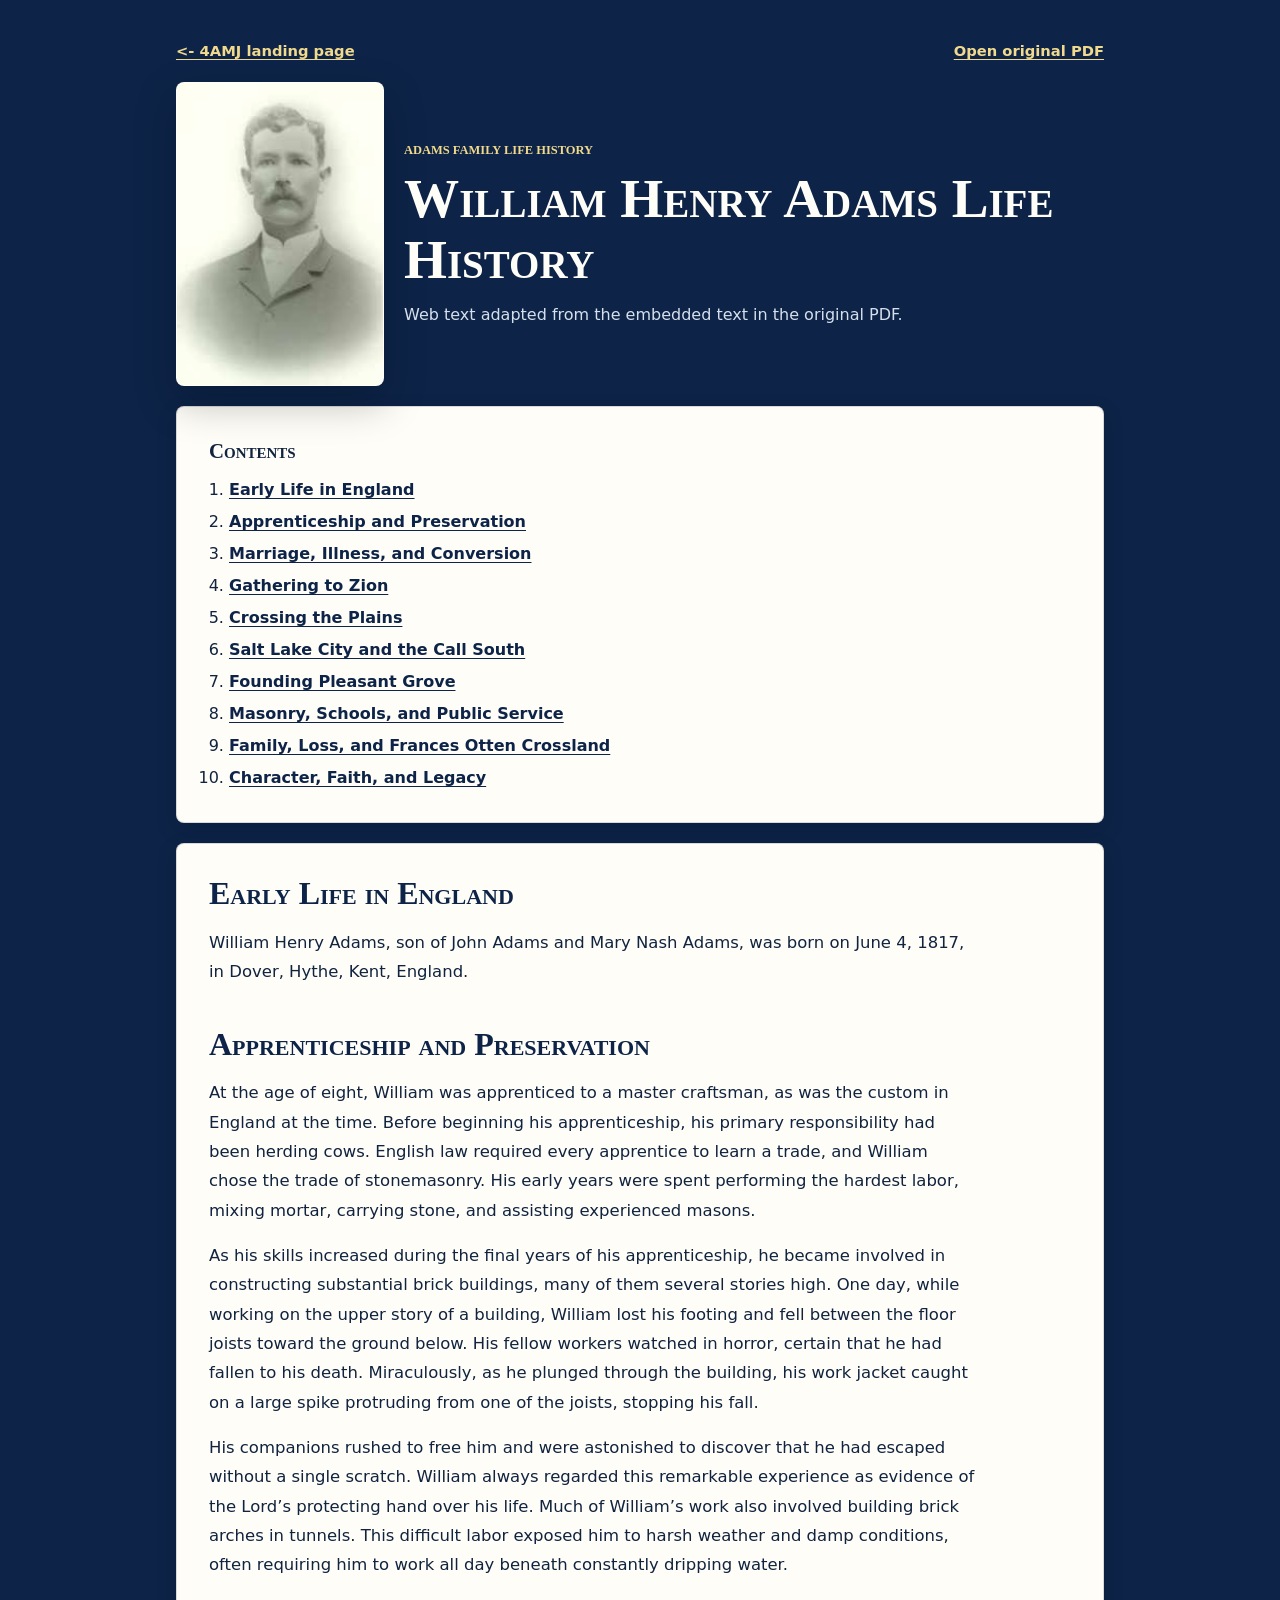
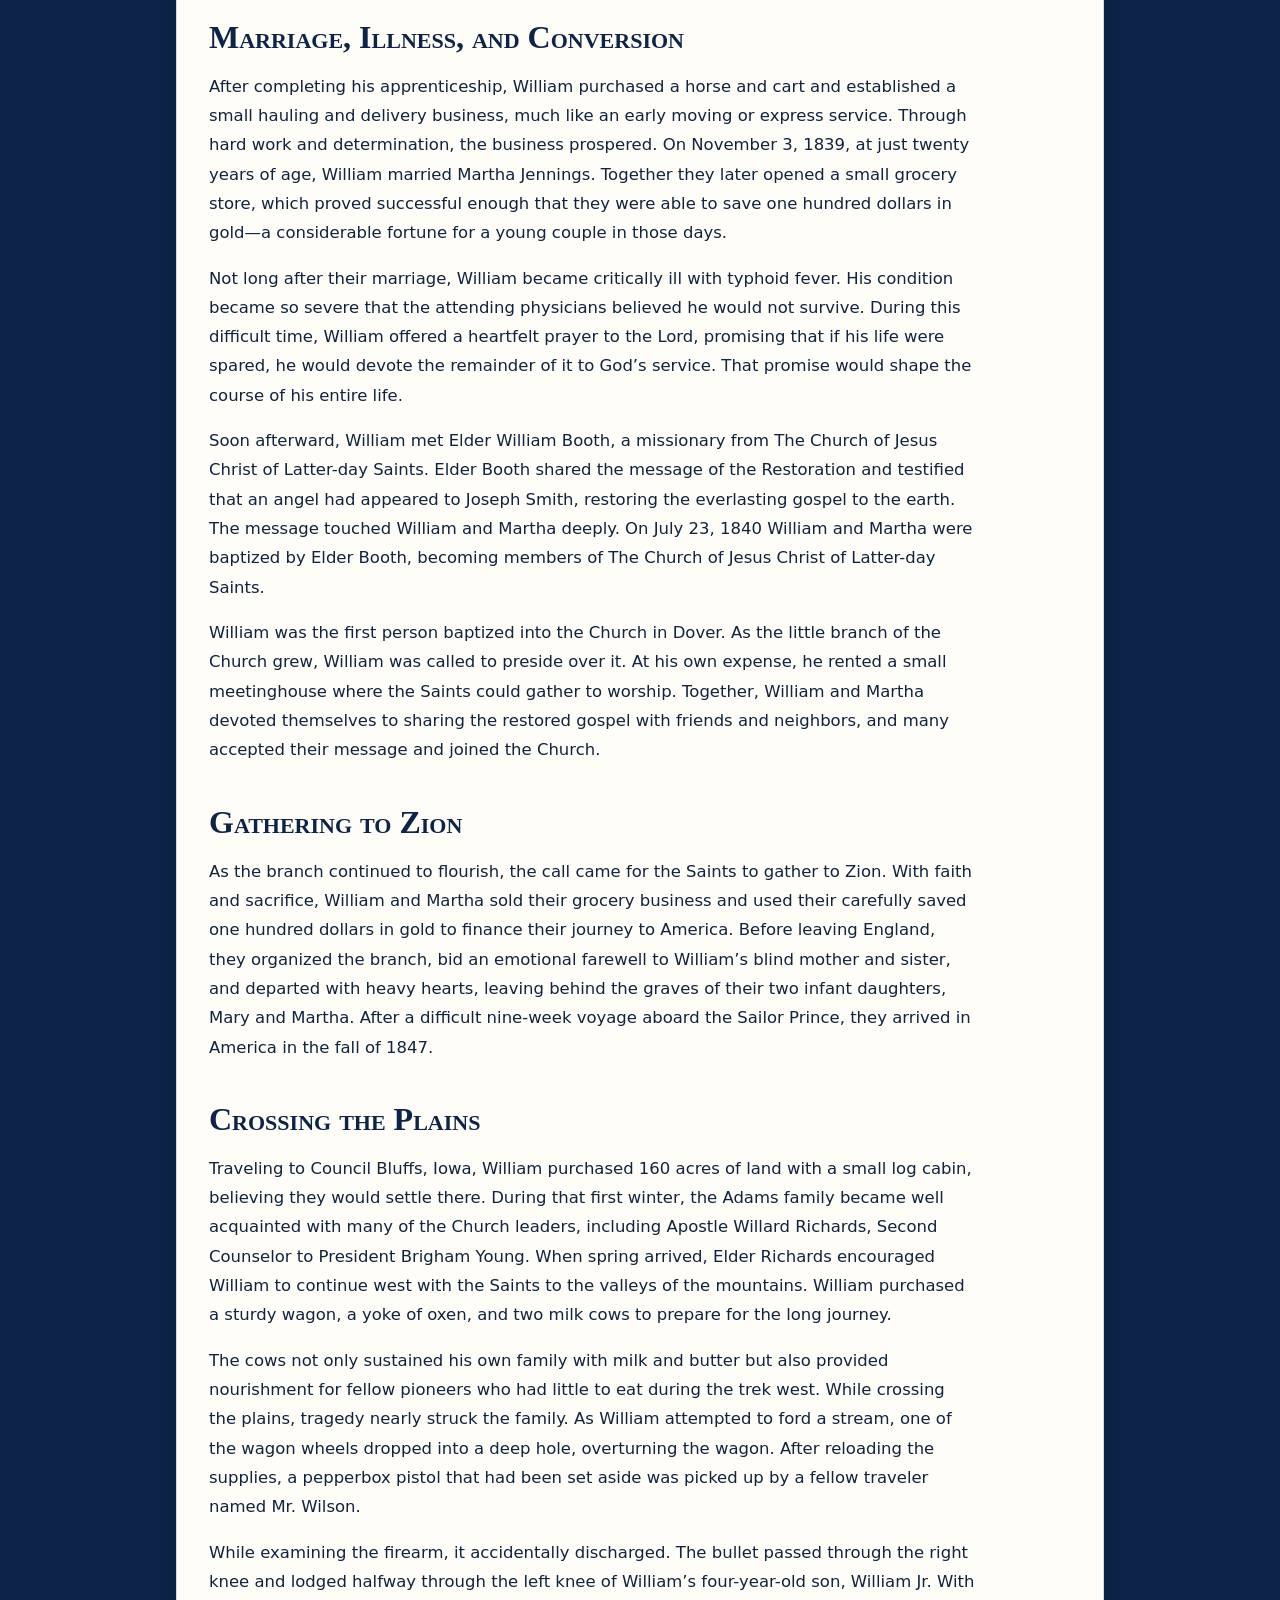
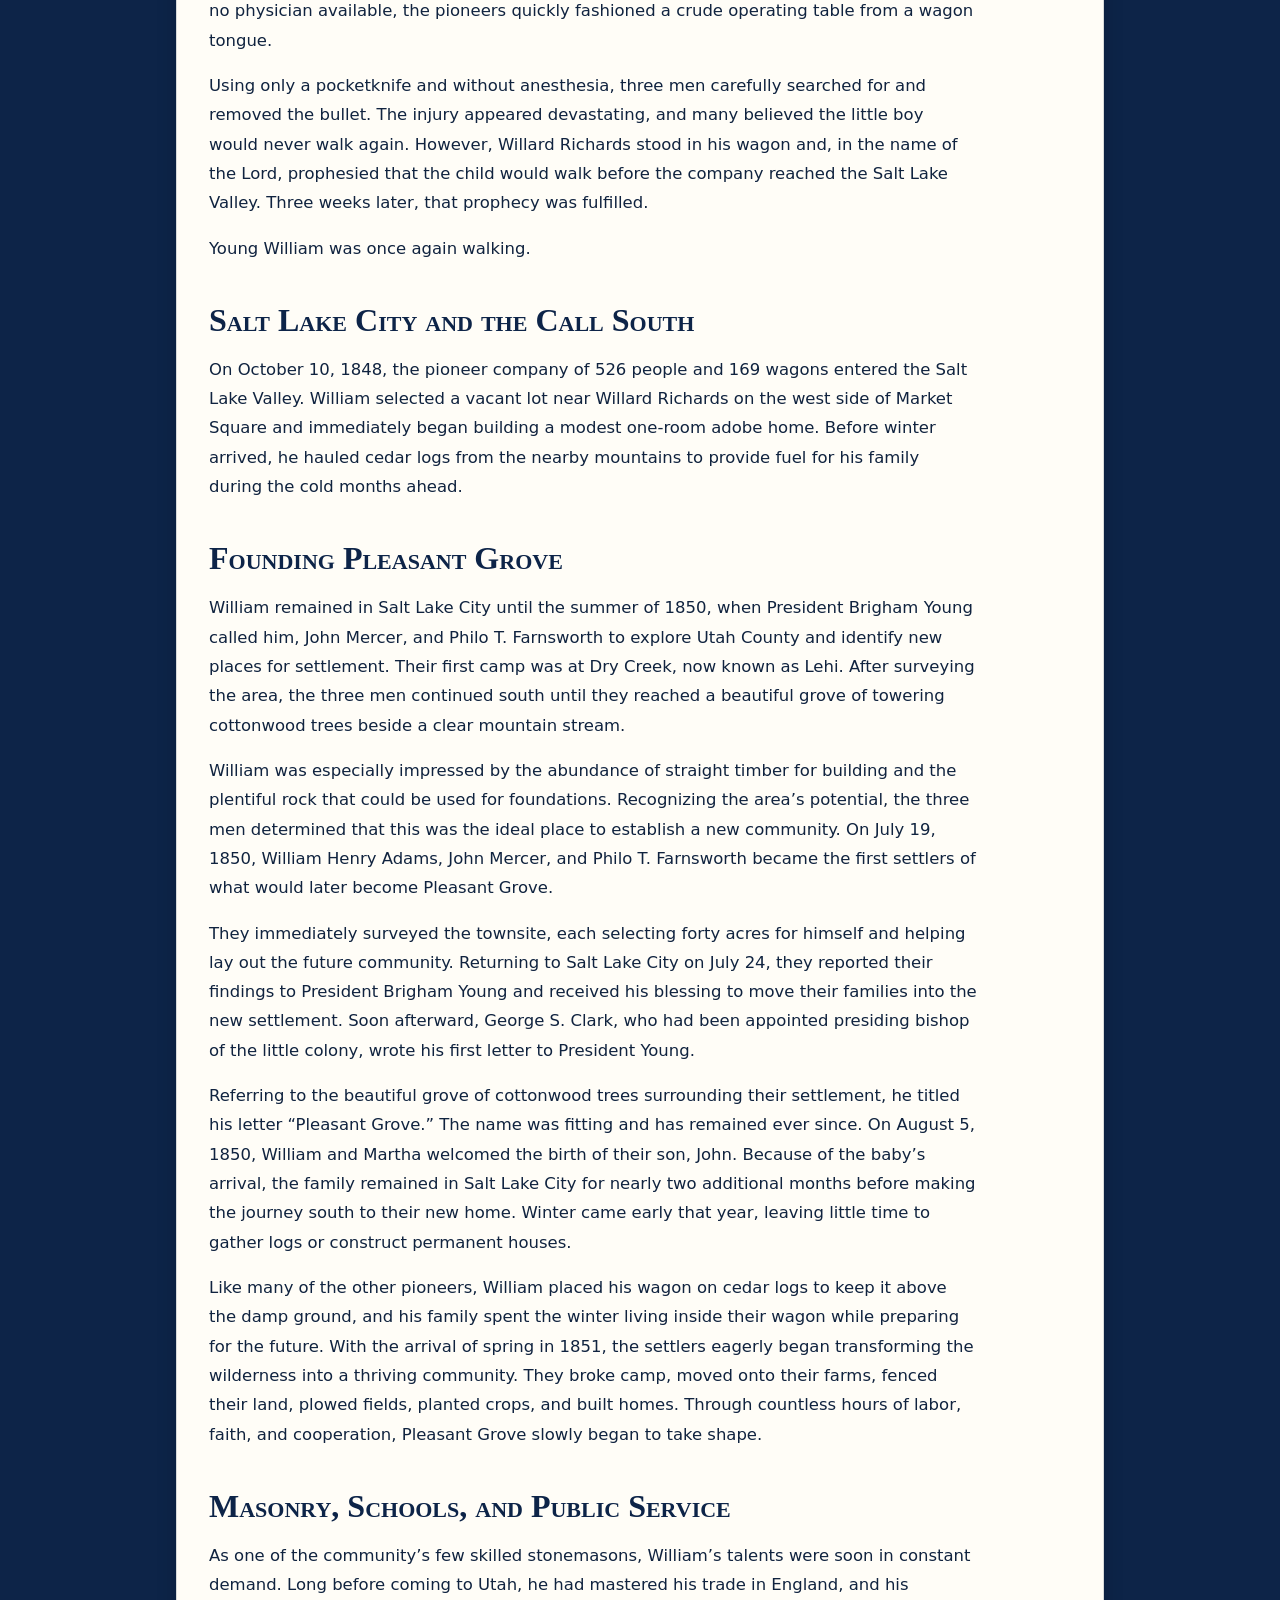
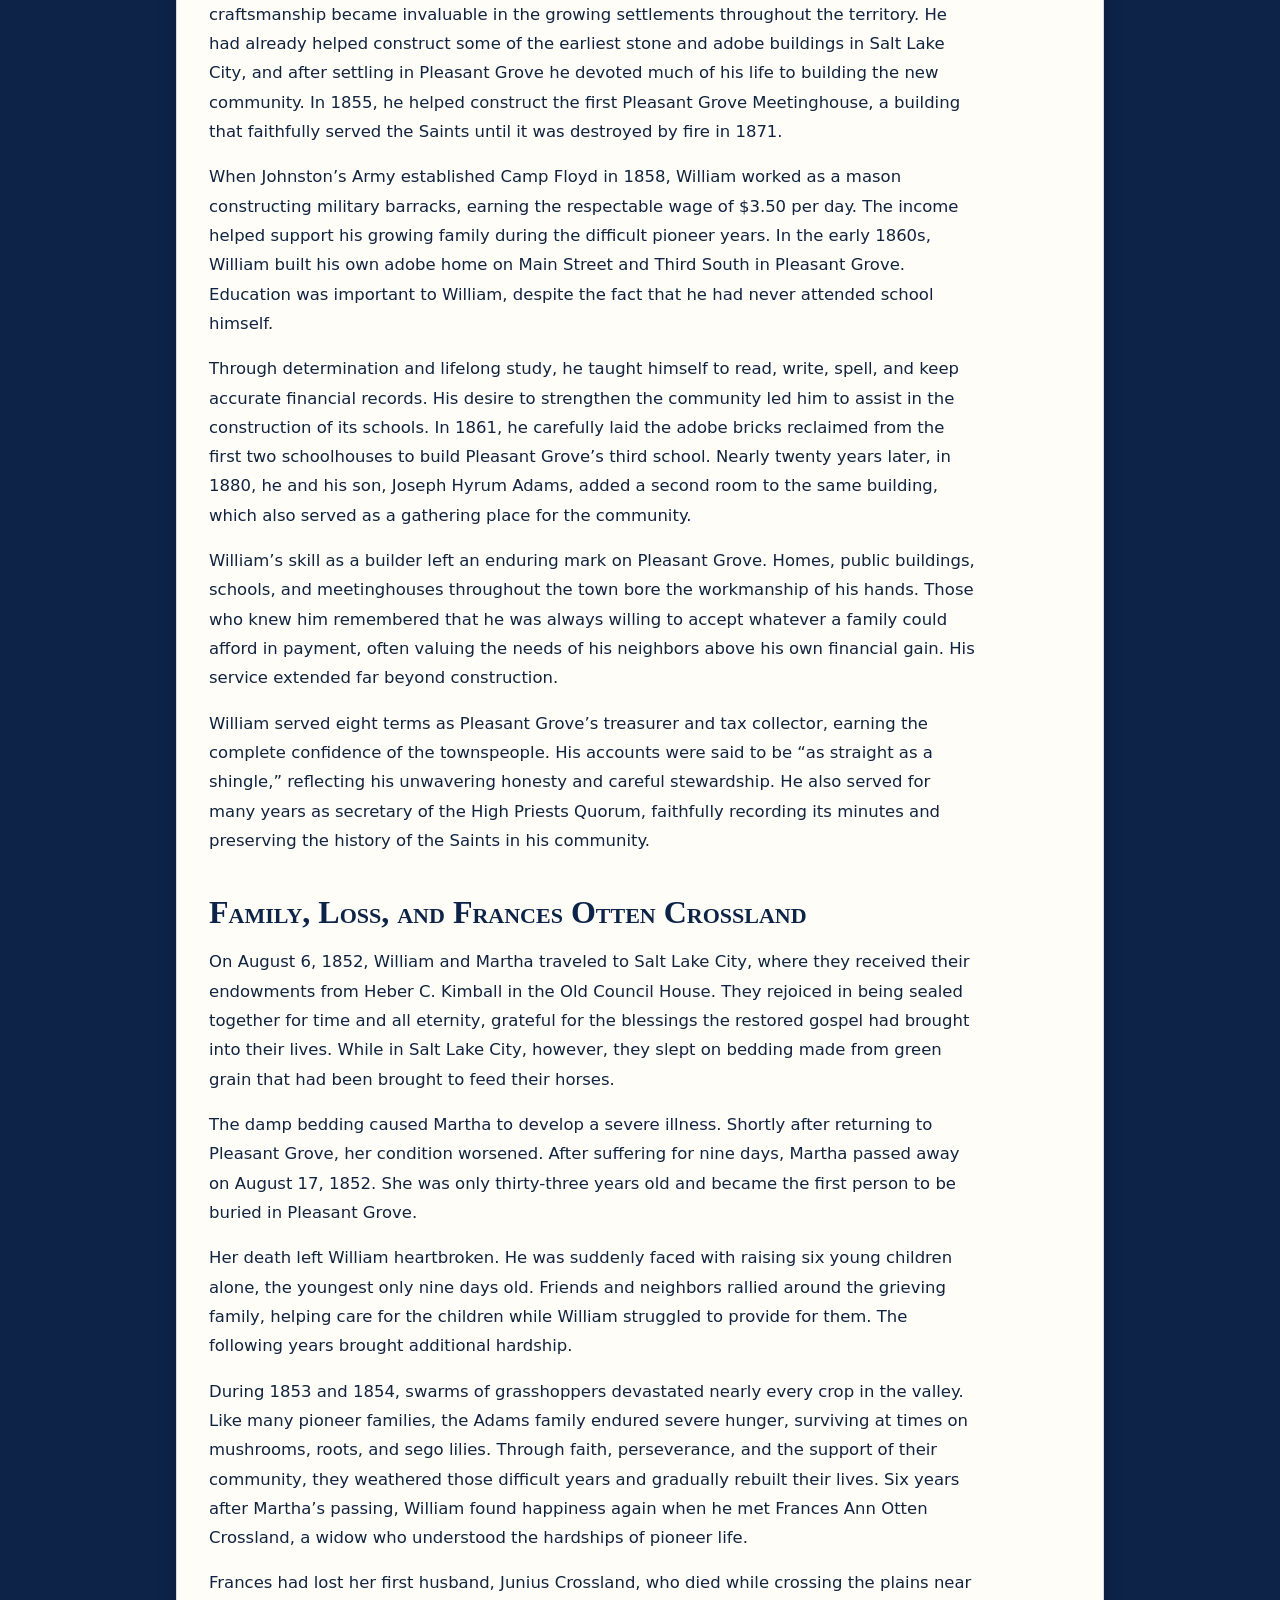
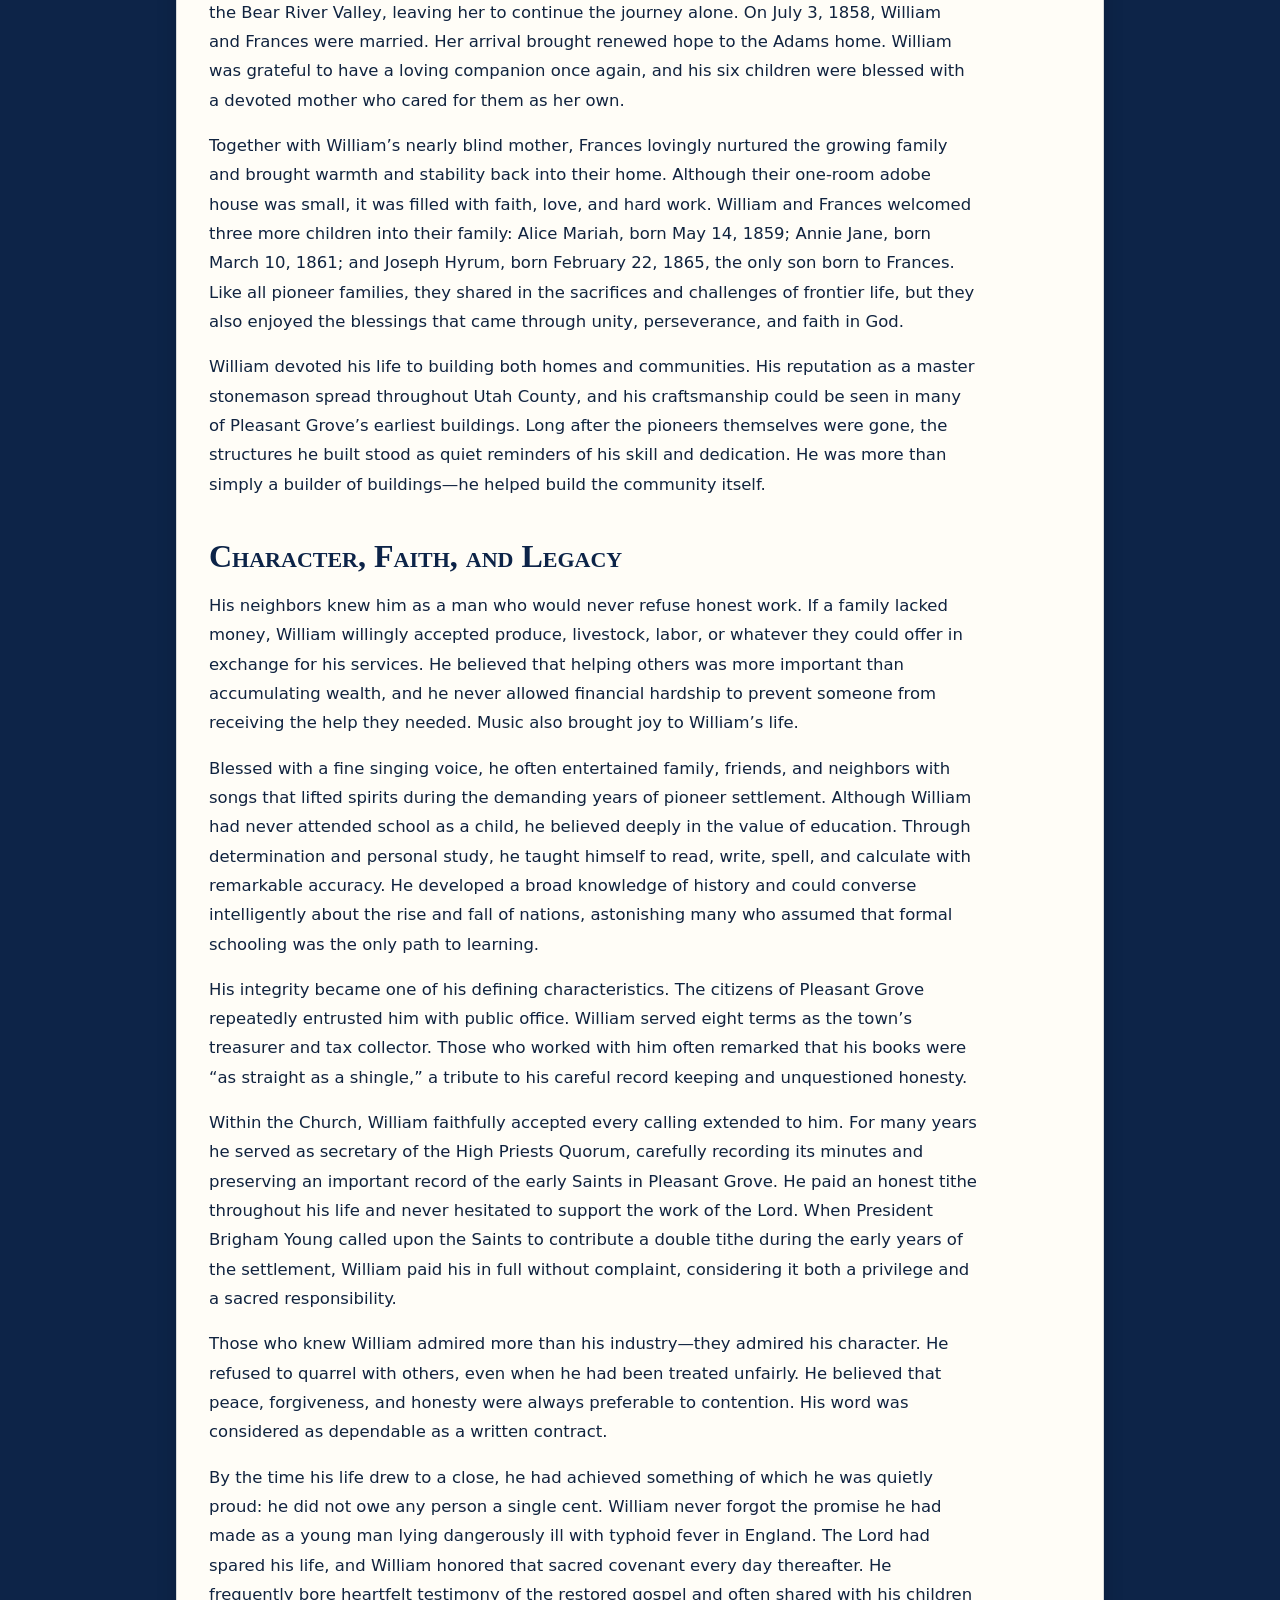
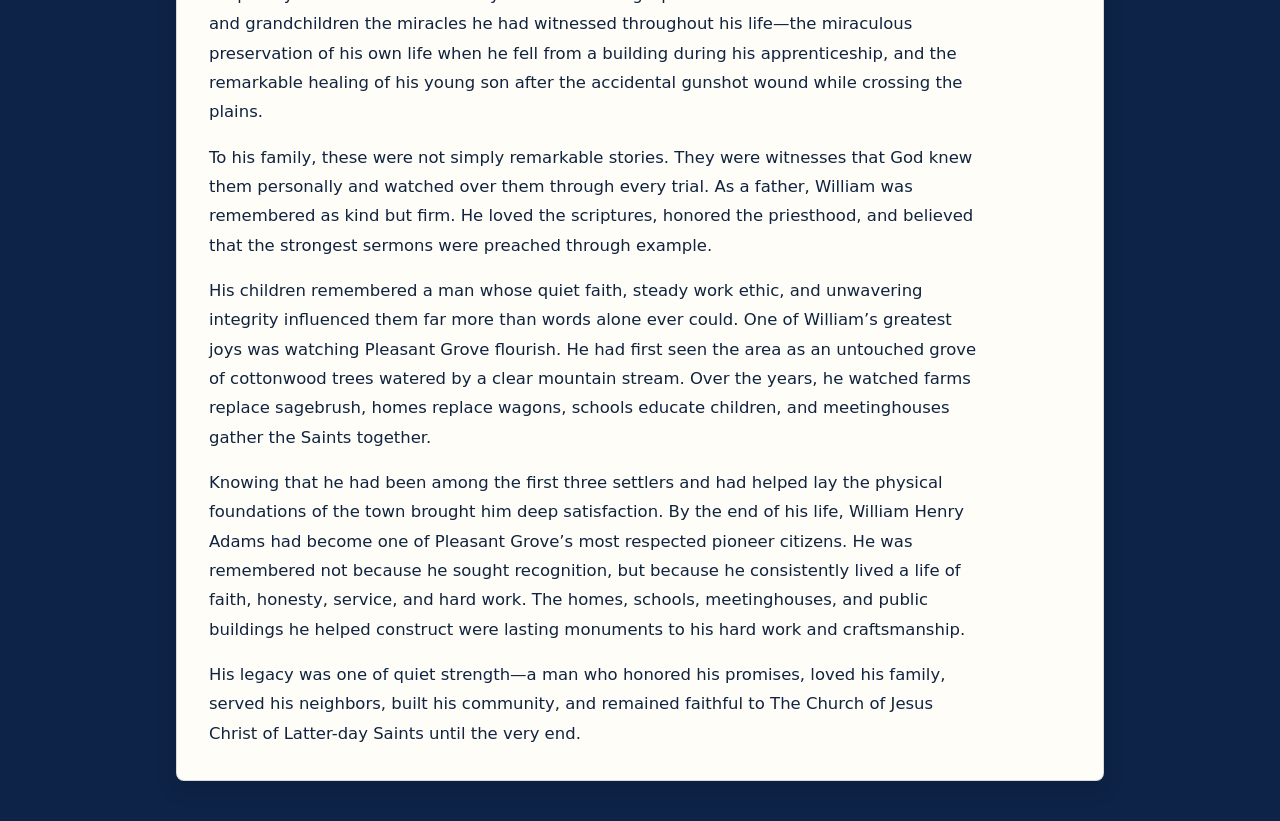
==== william-henry-adams.html @ ac520ce3 "Initial Adams genealogy static site" ====
<!doctype html>
    <html lang="en">
      <head>
        <meta charset="utf-8">
        <meta name="viewport" content="width=device-width, initial-scale=1">
        <title>William Henry Adams | Adams Family Life Histories</title>
        <meta name="description" content="Accessible web version of the William Henry Adams life history, with table of contents and original PDF download.">
        <meta property="og:title" content="William Henry Adams | Adams Family Life Histories">
        <meta property="og:description" content="Accessible web version of the William Henry Adams life history, with table of contents and original PDF download.">
        <meta property="og:type" content="article">
        <meta property="og:url" content="https://joeywilkes12.github.io/4amj-genealogy/william-henry-adams.html">
        <meta property="og:image" content="https://joeywilkes12.github.io/4amj-genealogy/assets/Adams_William%20Henry%20KWJ5-42R.jpg">
        <link rel="canonical" href="https://joeywilkes12.github.io/4amj-genealogy/william-henry-adams.html">
        <link rel="icon" href="data:,">
        <link rel="stylesheet" href="./styles.css">
      </head>
      <body>
        <main class="page-shell history-page">
          <article class="reader" aria-labelledby="page-title">
            <nav class="top-actions" aria-label="Page links">
              <a class="back-link" href="https://joeywilkes12.github.io/4AMJ/">&lt;- 4AMJ landing page</a>
              <a class="back-link" href="./assets/William%20Henry%20Adams%20Life%20History.pdf">Open original PDF</a>
            </nav>

            <header class="history-header">
              <figure class="portrait-card">
                <img src="./assets/Adams_William%20Henry%20KWJ5-42R.jpg" width="200" height="293" alt="Portrait of William Henry Adams." decoding="async" fetchpriority="high">
              </figure>
              <div class="history-title-block">
                <p class="eyebrow">Adams Family Life History</p>
                <h1 id="page-title">William Henry Adams Life History</h1>
                <p class="subtitle">Web text adapted from the embedded text in the original PDF.</p>
              </div>
            </header>

            <nav class="toc" aria-labelledby="toc-heading">
              <h2 id="toc-heading">Contents</h2>
              <ol>
              <li><a href="#early-life">Early Life in England</a></li>
              <li><a href="#apprenticeship">Apprenticeship and Preservation</a></li>
              <li><a href="#marriage-conversion">Marriage, Illness, and Conversion</a></li>
              <li><a href="#gathering-zion">Gathering to Zion</a></li>
              <li><a href="#crossing-plains">Crossing the Plains</a></li>
              <li><a href="#salt-lake-call">Salt Lake City and the Call South</a></li>
              <li><a href="#founding-pleasant-grove">Founding Pleasant Grove</a></li>
              <li><a href="#masonry-service">Masonry, Schools, and Public Service</a></li>
              <li><a href="#family-loss-frances">Family, Loss, and Frances Otten Crossland</a></li>
              <li><a href="#character-legacy">Character, Faith, and Legacy</a></li>
              </ol>
            </nav>

            <div class="history-content">
<section id="early-life" class="history-section" aria-labelledby="early-life-heading">
  <h2 id="early-life-heading">Early Life in England</h2>
  <p>William Henry Adams, son of John Adams and Mary Nash Adams, was born on June 4, 1817, in Dover, Hythe, Kent, England.</p>
</section>

<section id="apprenticeship" class="history-section" aria-labelledby="apprenticeship-heading">
  <h2 id="apprenticeship-heading">Apprenticeship and Preservation</h2>
  <p>At the age of eight, William was apprenticed to a master craftsman, as was the custom in England at the time. Before beginning his apprenticeship, his primary responsibility had been herding cows. English law required every apprentice to learn a trade, and William chose the trade of stonemasonry. His early years were spent performing the hardest labor, mixing mortar, carrying stone, and assisting experienced masons.</p>
  <p>As his skills increased during the final years of his apprenticeship, he became involved in constructing substantial brick buildings, many of them several stories high. One day, while working on the upper story of a building, William lost his footing and fell between the floor joists toward the ground below. His fellow workers watched in horror, certain that he had fallen to his death. Miraculously, as he plunged through the building, his work jacket caught on a large spike protruding from one of the joists, stopping his fall.</p>
  <p>His companions rushed to free him and were astonished to discover that he had escaped without a single scratch. William always regarded this remarkable experience as evidence of the Lord’s protecting hand over his life. Much of William’s work also involved building brick arches in tunnels. This difficult labor exposed him to harsh weather and damp conditions, often requiring him to work all day beneath constantly dripping water.</p>
</section>

<section id="marriage-conversion" class="history-section" aria-labelledby="marriage-conversion-heading">
  <h2 id="marriage-conversion-heading">Marriage, Illness, and Conversion</h2>
  <p>After completing his apprenticeship, William purchased a horse and cart and established a small hauling and delivery business, much like an early moving or express service. Through hard work and determination, the business prospered. On November 3, 1839, at just twenty years of age, William married Martha Jennings. Together they later opened a small grocery store, which proved successful enough that they were able to save one hundred dollars in gold—a considerable fortune for a young couple in those days.</p>
  <p>Not long after their marriage, William became critically ill with typhoid fever. His condition became so severe that the attending physicians believed he would not survive. During this difficult time, William offered a heartfelt prayer to the Lord, promising that if his life were spared, he would devote the remainder of it to God’s service. That promise would shape the course of his entire life.</p>
  <p>Soon afterward, William met Elder William Booth, a missionary from The Church of Jesus Christ of Latter-day Saints. Elder Booth shared the message of the Restoration and testified that an angel had appeared to Joseph Smith, restoring the everlasting gospel to the earth. The message touched William and Martha deeply. On July 23, 1840 William and Martha were baptized by Elder Booth, becoming members of The Church of Jesus Christ of Latter-day Saints.</p>
  <p>William was the first person baptized into the Church in Dover. As the little branch of the Church grew, William was called to preside over it. At his own expense, he rented a small meetinghouse where the Saints could gather to worship. Together, William and Martha devoted themselves to sharing the restored gospel with friends and neighbors, and many accepted their message and joined the Church.</p>
</section>

<section id="gathering-zion" class="history-section" aria-labelledby="gathering-zion-heading">
  <h2 id="gathering-zion-heading">Gathering to Zion</h2>
  <p>As the branch continued to flourish, the call came for the Saints to gather to Zion. With faith and sacrifice, William and Martha sold their grocery business and used their carefully saved one hundred dollars in gold to finance their journey to America. Before leaving England, they organized the branch, bid an emotional farewell to William’s blind mother and sister, and departed with heavy hearts, leaving behind the graves of their two infant daughters, Mary and Martha. After a difficult nine-week voyage aboard the Sailor Prince, they arrived in America in the fall of 1847.</p>
</section>

<section id="crossing-plains" class="history-section" aria-labelledby="crossing-plains-heading">
  <h2 id="crossing-plains-heading">Crossing the Plains</h2>
  <p>Traveling to Council Bluffs, Iowa, William purchased 160 acres of land with a small log cabin, believing they would settle there. During that first winter, the Adams family became well acquainted with many of the Church leaders, including Apostle Willard Richards, Second Counselor to President Brigham Young. When spring arrived, Elder Richards encouraged William to continue west with the Saints to the valleys of the mountains. William purchased a sturdy wagon, a yoke of oxen, and two milk cows to prepare for the long journey.</p>
  <p>The cows not only sustained his own family with milk and butter but also provided nourishment for fellow pioneers who had little to eat during the trek west. While crossing the plains, tragedy nearly struck the family. As William attempted to ford a stream, one of the wagon wheels dropped into a deep hole, overturning the wagon. After reloading the supplies, a pepperbox pistol that had been set aside was picked up by a fellow traveler named Mr. Wilson.</p>
  <p>While examining the firearm, it accidentally discharged. The bullet passed through the right knee and lodged halfway through the left knee of William’s four-year-old son, William Jr. With no physician available, the pioneers quickly fashioned a crude operating table from a wagon tongue.</p>
  <p>Using only a pocketknife and without anesthesia, three men carefully searched for and removed the bullet. The injury appeared devastating, and many believed the little boy would never walk again. However, Willard Richards stood in his wagon and, in the name of the Lord, prophesied that the child would walk before the company reached the Salt Lake Valley. Three weeks later, that prophecy was fulfilled.</p>
  <p>Young William was once again walking.</p>
</section>

<section id="salt-lake-call" class="history-section" aria-labelledby="salt-lake-call-heading">
  <h2 id="salt-lake-call-heading">Salt Lake City and the Call South</h2>
  <p>On October 10, 1848, the pioneer company of 526 people and 169 wagons entered the Salt Lake Valley. William selected a vacant lot near Willard Richards on the west side of Market Square and immediately began building a modest one-room adobe home. Before winter arrived, he hauled cedar logs from the nearby mountains to provide fuel for his family during the cold months ahead.</p>
</section>

<section id="founding-pleasant-grove" class="history-section" aria-labelledby="founding-pleasant-grove-heading">
  <h2 id="founding-pleasant-grove-heading">Founding Pleasant Grove</h2>
  <p>William remained in Salt Lake City until the summer of 1850, when President Brigham Young called him, John Mercer, and Philo T. Farnsworth to explore Utah County and identify new places for settlement. Their first camp was at Dry Creek, now known as Lehi. After surveying the area, the three men continued south until they reached a beautiful grove of towering cottonwood trees beside a clear mountain stream.</p>
  <p>William was especially impressed by the abundance of straight timber for building and the plentiful rock that could be used for foundations. Recognizing the area’s potential, the three men determined that this was the ideal place to establish a new community. On July 19, 1850, William Henry Adams, John Mercer, and Philo T. Farnsworth became the first settlers of what would later become Pleasant Grove.</p>
  <p>They immediately surveyed the townsite, each selecting forty acres for himself and helping lay out the future community. Returning to Salt Lake City on July 24, they reported their findings to President Brigham Young and received his blessing to move their families into the new settlement. Soon afterward, George S. Clark, who had been appointed presiding bishop of the little colony, wrote his first letter to President Young.</p>
  <p>Referring to the beautiful grove of cottonwood trees surrounding their settlement, he titled his letter “Pleasant Grove.” The name was fitting and has remained ever since. On August 5, 1850, William and Martha welcomed the birth of their son, John. Because of the baby’s arrival, the family remained in Salt Lake City for nearly two additional months before making the journey south to their new home. Winter came early that year, leaving little time to gather logs or construct permanent houses.</p>
  <p>Like many of the other pioneers, William placed his wagon on cedar logs to keep it above the damp ground, and his family spent the winter living inside their wagon while preparing for the future. With the arrival of spring in 1851, the settlers eagerly began transforming the wilderness into a thriving community. They broke camp, moved onto their farms, fenced their land, plowed fields, planted crops, and built homes. Through countless hours of labor, faith, and cooperation, Pleasant Grove slowly began to take shape.</p>
</section>

<section id="masonry-service" class="history-section" aria-labelledby="masonry-service-heading">
  <h2 id="masonry-service-heading">Masonry, Schools, and Public Service</h2>
  <p>As one of the community’s few skilled stonemasons, William’s talents were soon in constant demand. Long before coming to Utah, he had mastered his trade in England, and his craftsmanship became invaluable in the growing settlements throughout the territory. He had already helped construct some of the earliest stone and adobe buildings in Salt Lake City, and after settling in Pleasant Grove he devoted much of his life to building the new community. In 1855, he helped construct the first Pleasant Grove Meetinghouse, a building that faithfully served the Saints until it was destroyed by fire in 1871.</p>
  <p>When Johnston’s Army established Camp Floyd in 1858, William worked as a mason constructing military barracks, earning the respectable wage of $3.50 per day. The income helped support his growing family during the difficult pioneer years. In the early 1860s, William built his own adobe home on Main Street and Third South in Pleasant Grove. Education was important to William, despite the fact that he had never attended school himself.</p>
  <p>Through determination and lifelong study, he taught himself to read, write, spell, and keep accurate financial records. His desire to strengthen the community led him to assist in the construction of its schools. In 1861, he carefully laid the adobe bricks reclaimed from the first two schoolhouses to build Pleasant Grove’s third school. Nearly twenty years later, in 1880, he and his son, Joseph Hyrum Adams, added a second room to the same building, which also served as a gathering place for the community.</p>
  <p>William’s skill as a builder left an enduring mark on Pleasant Grove. Homes, public buildings, schools, and meetinghouses throughout the town bore the workmanship of his hands. Those who knew him remembered that he was always willing to accept whatever a family could afford in payment, often valuing the needs of his neighbors above his own financial gain. His service extended far beyond construction.</p>
  <p>William served eight terms as Pleasant Grove’s treasurer and tax collector, earning the complete confidence of the townspeople. His accounts were said to be “as straight as a shingle,” reflecting his unwavering honesty and careful stewardship. He also served for many years as secretary of the High Priests Quorum, faithfully recording its minutes and preserving the history of the Saints in his community.</p>
</section>

<section id="family-loss-frances" class="history-section" aria-labelledby="family-loss-frances-heading">
  <h2 id="family-loss-frances-heading">Family, Loss, and Frances Otten Crossland</h2>
  <p>On August 6, 1852, William and Martha traveled to Salt Lake City, where they received their endowments from Heber C. Kimball in the Old Council House. They rejoiced in being sealed together for time and all eternity, grateful for the blessings the restored gospel had brought into their lives. While in Salt Lake City, however, they slept on bedding made from green grain that had been brought to feed their horses.</p>
  <p>The damp bedding caused Martha to develop a severe illness. Shortly after returning to Pleasant Grove, her condition worsened. After suffering for nine days, Martha passed away on August 17, 1852. She was only thirty-three years old and became the first person to be buried in Pleasant Grove.</p>
  <p>Her death left William heartbroken. He was suddenly faced with raising six young children alone, the youngest only nine days old. Friends and neighbors rallied around the grieving family, helping care for the children while William struggled to provide for them. The following years brought additional hardship.</p>
  <p>During 1853 and 1854, swarms of grasshoppers devastated nearly every crop in the valley. Like many pioneer families, the Adams family endured severe hunger, surviving at times on mushrooms, roots, and sego lilies. Through faith, perseverance, and the support of their community, they weathered those difficult years and gradually rebuilt their lives. Six years after Martha’s passing, William found happiness again when he met Frances Ann Otten Crossland, a widow who understood the hardships of pioneer life.</p>
  <p>Frances had lost her first husband, Junius Crossland, who died while crossing the plains near the Bear River Valley, leaving her to continue the journey alone. On July 3, 1858, William and Frances were married. Her arrival brought renewed hope to the Adams home. William was grateful to have a loving companion once again, and his six children were blessed with a devoted mother who cared for them as her own.</p>
  <p>Together with William’s nearly blind mother, Frances lovingly nurtured the growing family and brought warmth and stability back into their home. Although their one-room adobe house was small, it was filled with faith, love, and hard work. William and Frances welcomed three more children into their family: Alice Mariah, born May 14, 1859; Annie Jane, born March 10, 1861; and Joseph Hyrum, born February 22, 1865, the only son born to Frances. Like all pioneer families, they shared in the sacrifices and challenges of frontier life, but they also enjoyed the blessings that came through unity, perseverance, and faith in God.</p>
  <p>William devoted his life to building both homes and communities. His reputation as a master stonemason spread throughout Utah County, and his craftsmanship could be seen in many of Pleasant Grove’s earliest buildings. Long after the pioneers themselves were gone, the structures he built stood as quiet reminders of his skill and dedication. He was more than simply a builder of buildings—he helped build the community itself.</p>
</section>

<section id="character-legacy" class="history-section" aria-labelledby="character-legacy-heading">
  <h2 id="character-legacy-heading">Character, Faith, and Legacy</h2>
  <p>His neighbors knew him as a man who would never refuse honest work. If a family lacked money, William willingly accepted produce, livestock, labor, or whatever they could offer in exchange for his services. He believed that helping others was more important than accumulating wealth, and he never allowed financial hardship to prevent someone from receiving the help they needed. Music also brought joy to William’s life.</p>
  <p>Blessed with a fine singing voice, he often entertained family, friends, and neighbors with songs that lifted spirits during the demanding years of pioneer settlement. Although William had never attended school as a child, he believed deeply in the value of education. Through determination and personal study, he taught himself to read, write, spell, and calculate with remarkable accuracy. He developed a broad knowledge of history and could converse intelligently about the rise and fall of nations, astonishing many who assumed that formal schooling was the only path to learning.</p>
  <p>His integrity became one of his defining characteristics. The citizens of Pleasant Grove repeatedly entrusted him with public office. William served eight terms as the town’s treasurer and tax collector. Those who worked with him often remarked that his books were “as straight as a shingle,” a tribute to his careful record keeping and unquestioned honesty.</p>
  <p>Within the Church, William faithfully accepted every calling extended to him. For many years he served as secretary of the High Priests Quorum, carefully recording its minutes and preserving an important record of the early Saints in Pleasant Grove. He paid an honest tithe throughout his life and never hesitated to support the work of the Lord. When President Brigham Young called upon the Saints to contribute a double tithe during the early years of the settlement, William paid his in full without complaint, considering it both a privilege and a sacred responsibility.</p>
  <p>Those who knew William admired more than his industry—they admired his character. He refused to quarrel with others, even when he had been treated unfairly. He believed that peace, forgiveness, and honesty were always preferable to contention. His word was considered as dependable as a written contract.</p>
  <p>By the time his life drew to a close, he had achieved something of which he was quietly proud: he did not owe any person a single cent. William never forgot the promise he had made as a young man lying dangerously ill with typhoid fever in England. The Lord had spared his life, and William honored that sacred covenant every day thereafter. He frequently bore heartfelt testimony of the restored gospel and often shared with his children and grandchildren the miracles he had witnessed throughout his life—the miraculous preservation of his own life when he fell from a building during his apprenticeship, and the remarkable healing of his young son after the accidental gunshot wound while crossing the plains.</p>
  <p>To his family, these were not simply remarkable stories. They were witnesses that God knew them personally and watched over them through every trial. As a father, William was remembered as kind but firm. He loved the scriptures, honored the priesthood, and believed that the strongest sermons were preached through example.</p>
  <p>His children remembered a man whose quiet faith, steady work ethic, and unwavering integrity influenced them far more than words alone ever could. One of William’s greatest joys was watching Pleasant Grove flourish. He had first seen the area as an untouched grove of cottonwood trees watered by a clear mountain stream. Over the years, he watched farms replace sagebrush, homes replace wagons, schools educate children, and meetinghouses gather the Saints together.</p>
  <p>Knowing that he had been among the first three settlers and had helped lay the physical foundations of the town brought him deep satisfaction. By the end of his life, William Henry Adams had become one of Pleasant Grove’s most respected pioneer citizens. He was remembered not because he sought recognition, but because he consistently lived a life of faith, honesty, service, and hard work. The homes, schools, meetinghouses, and public buildings he helped construct were lasting monuments to his hard work and craftsmanship.</p>
  <p>His legacy was one of quiet strength—a man who honored his promises, loved his family, served his neighbors, built his community, and remained faithful to The Church of Jesus Christ of Latter-day Saints until the very end.</p>
</section>
            </div>
          </article>
        </main>
      </body>
    </html>
---- styles.css ----
:root {
  --color-page: #0d2448;
  --color-page-deep: #071832;
  --color-surface: #fffdf7;
  --color-surface-soft: #f3efe4;
  --color-text: #fffdf7;
  --color-text-dark: #10233f;
  --color-muted: #d6dfec;
  --color-muted-dark: #4d5e74;
  --color-accent: #d6bb72;
  --color-accent-strong: #f1d98d;
  --color-border: rgba(255, 253, 247, 0.22);
  --color-card-border: rgba(13, 36, 72, 0.16);
  --color-focus: #f1d98d;
  --color-shadow: rgba(2, 9, 21, 0.28);
  --font-body: system-ui, -apple-system, BlinkMacSystemFont, "Segoe UI", sans-serif;
  --font-display: "Trajan Pro", "Cinzel", "Palatino Linotype", Palatino, Georgia, serif;
  --space-1: 0.25rem;
  --space-2: 0.5rem;
  --space-3: 0.75rem;
  --space-4: 1rem;
  --space-5: 1.25rem;
  --space-6: 1.5rem;
  --space-8: 2rem;
  --space-10: 2.5rem;
  --radius-sm: 0.5rem;
  --radius-md: 0.5rem;
  --max-width: 58rem;
  --reader-width: 48rem;
  --transition: 180ms ease;
  color-scheme: dark;
}

* {
  box-sizing: border-box;
}

html {
  min-width: 320px;
  color: var(--color-text);
  background: var(--color-page);
  font-family: var(--font-body);
  line-height: 1.5;
  scroll-behavior: smooth;
}

body {
  min-height: 100vh;
  margin: 0;
  color: var(--color-text);
  background: var(--color-page);
}

a {
  color: inherit;
}

img {
  max-width: 100%;
}

.page-shell {
  min-height: 100vh;
  padding: var(--space-4);
}

.reader,
.redirect-panel {
  width: min(100%, var(--max-width));
  margin: 0 auto;
}

.redirect-page {
  display: grid;
  align-items: center;
}

.redirect-panel {
  display: grid;
  gap: var(--space-4);
  justify-items: start;
  color: var(--color-text-dark);
  background: var(--color-surface);
  border: 1px solid var(--color-card-border);
  border-radius: var(--radius-md);
  box-shadow: 0 0.75rem 2rem var(--color-shadow);
  padding: var(--space-6);
}

.redirect-panel .eyebrow,
.redirect-panel h1,
.redirect-panel .subtitle {
  color: var(--color-text-dark);
}

.top-actions {
  display: flex;
  flex-wrap: wrap;
  gap: var(--space-3);
  align-items: center;
  justify-content: space-between;
  margin-bottom: var(--space-5);
}

.back-link,
.quick-links a {
  color: var(--color-accent-strong);
  font-size: 0.92rem;
  font-weight: 800;
  text-decoration-thickness: 0.08em;
  text-underline-offset: 0.2em;
}

.history-header {
  display: grid;
  gap: var(--space-5);
  align-items: center;
  margin-bottom: var(--space-5);
}

.portrait-card {
  width: min(14rem, 72vw);
  margin: 0;
}

.portrait-card img {
  display: block;
  width: 100%;
  height: auto;
  background: var(--color-surface);
  border: 1px solid var(--color-border);
  border-radius: var(--radius-md);
  box-shadow: 0 1rem 2.5rem var(--color-shadow);
}

.eyebrow {
  margin: 0 0 var(--space-2);
  color: var(--color-accent-strong);
  font-family: var(--font-display);
  font-size: 0.78rem;
  font-weight: 800;
  letter-spacing: 0;
  font-variant-caps: small-caps;
  text-transform: uppercase;
}

h1,
h2 {
  margin: 0;
  font-family: var(--font-display);
  font-variant-caps: small-caps;
  line-height: 1.12;
}

h1 {
  max-width: 42rem;
  color: var(--color-text);
  font-size: clamp(2rem, 8vw, 3.45rem);
}

.subtitle {
  max-width: 34rem;
  margin: var(--space-3) 0 0;
  color: var(--color-muted);
  font-size: 1rem;
}

.toc,
.history-content {
  color: var(--color-text-dark);
  background: var(--color-surface);
  border: 1px solid var(--color-card-border);
  border-radius: var(--radius-md);
  box-shadow: 0 0.45rem 1.25rem rgba(2, 9, 21, 0.18);
}

.toc {
  padding: var(--space-5);
}

.toc h2 {
  color: var(--color-text-dark);
  font-size: 1.3rem;
}

.toc ol {
  display: grid;
  gap: var(--space-2);
  margin: var(--space-4) 0 0;
  padding-left: 1.25rem;
}

.toc a {
  color: var(--color-page);
  font-weight: 800;
  text-decoration-thickness: 0.08em;
  text-underline-offset: 0.2em;
}

.history-content {
  display: grid;
  gap: var(--space-8);
  margin-top: var(--space-5);
  padding: var(--space-5);
}

.history-section {
  max-width: var(--reader-width);
}

.history-section h2 {
  color: var(--color-page);
  font-size: clamp(1.35rem, 6vw, 2rem);
}

.history-section p {
  margin: var(--space-4) 0 0;
  color: var(--color-text-dark);
  font-size: 1.03rem;
  line-height: 1.78;
  overflow-wrap: break-word;
}

.action-button {
  display: grid;
  min-height: 3.25rem;
  padding: 0.8rem var(--space-4);
  color: var(--color-text-dark);
  text-align: center;
  text-decoration: none;
  background: var(--color-surface);
  border: 1px solid var(--color-card-border);
  border-radius: var(--radius-md);
  box-shadow: 0 0.35rem 1rem rgba(2, 9, 21, 0.14);
  font-weight: 800;
  place-items: center;
}

.action-primary {
  color: var(--color-page-deep);
  background: var(--color-accent-strong);
  border-color: var(--color-accent);
}

.quick-links {
  display: flex;
  flex-wrap: wrap;
  gap: var(--space-3);
}

.back-link:focus-visible,
.toc a:focus-visible,
.action-button:focus-visible,
.quick-links a:focus-visible {
  outline: 3px solid var(--color-focus);
  outline-offset: 4px;
}

@media (min-width: 44rem) {
  .history-header {
    grid-template-columns: minmax(10rem, 13rem) minmax(0, 1fr);
  }

  .portrait-card {
    width: 100%;
  }
}

@media (min-width: 48rem) {
  .page-shell {
    padding: var(--space-10);
  }

  .toc,
  .history-content,
  .redirect-panel {
    padding: var(--space-8);
  }

  .history-content {
    gap: var(--space-10);
  }
}

@media (prefers-reduced-motion: reduce) {
  *,
  *::before,
  *::after {
    scroll-behavior: auto !important;
    transition-duration: 0.01ms !important;
    animation-duration: 0.01ms !important;
    animation-iteration-count: 1 !important;
  }
}
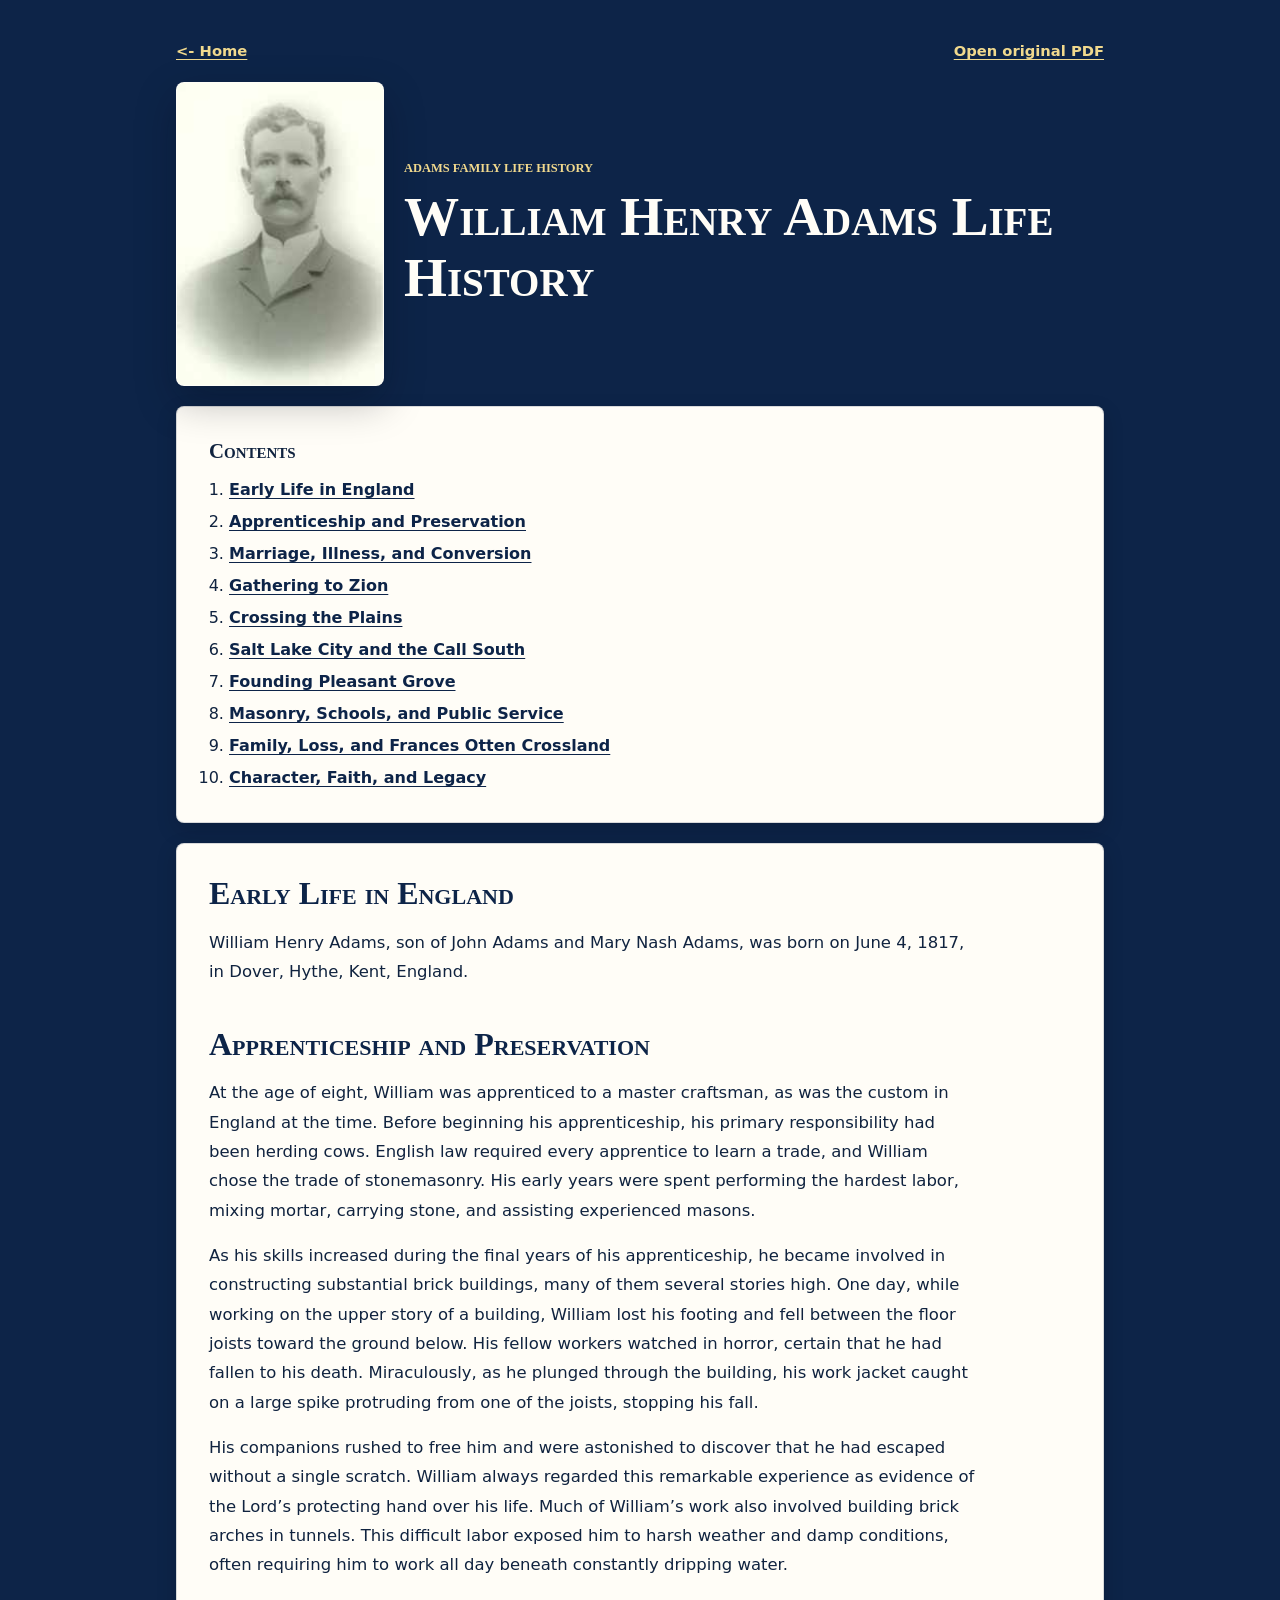
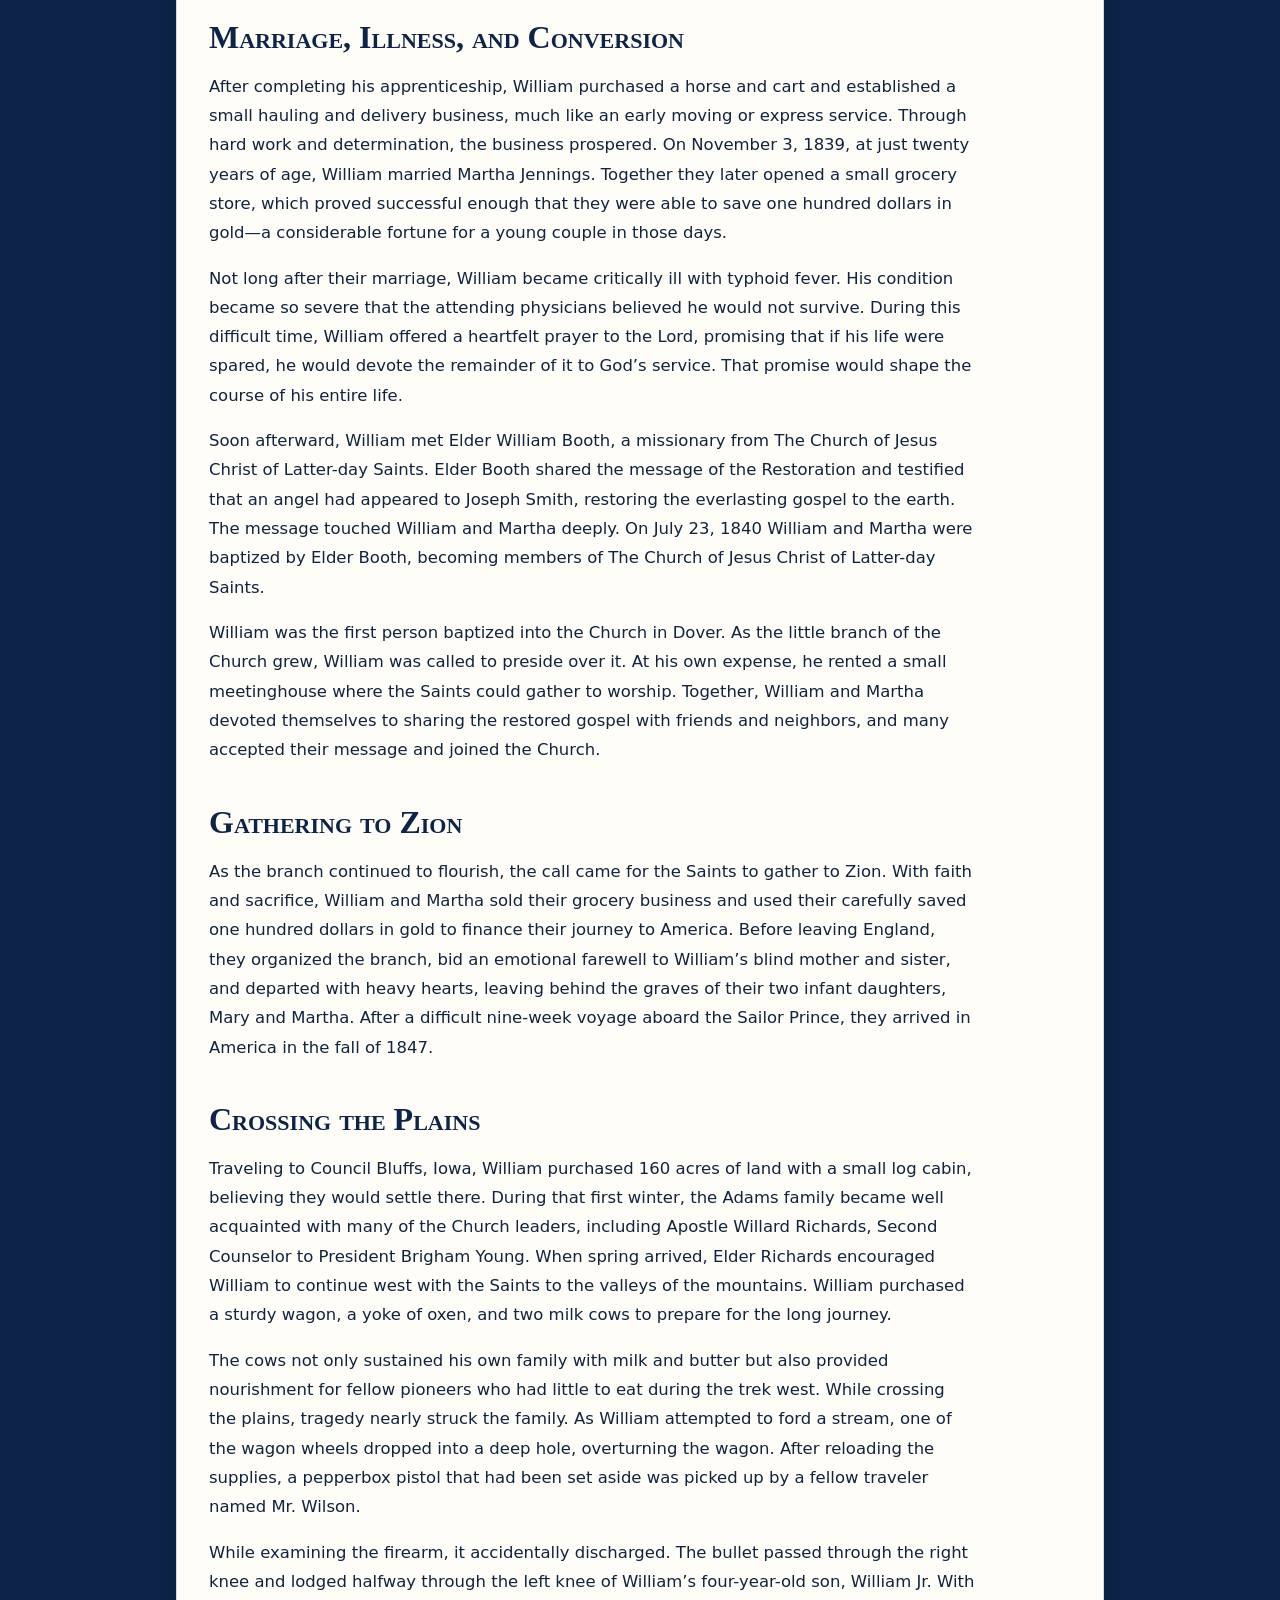
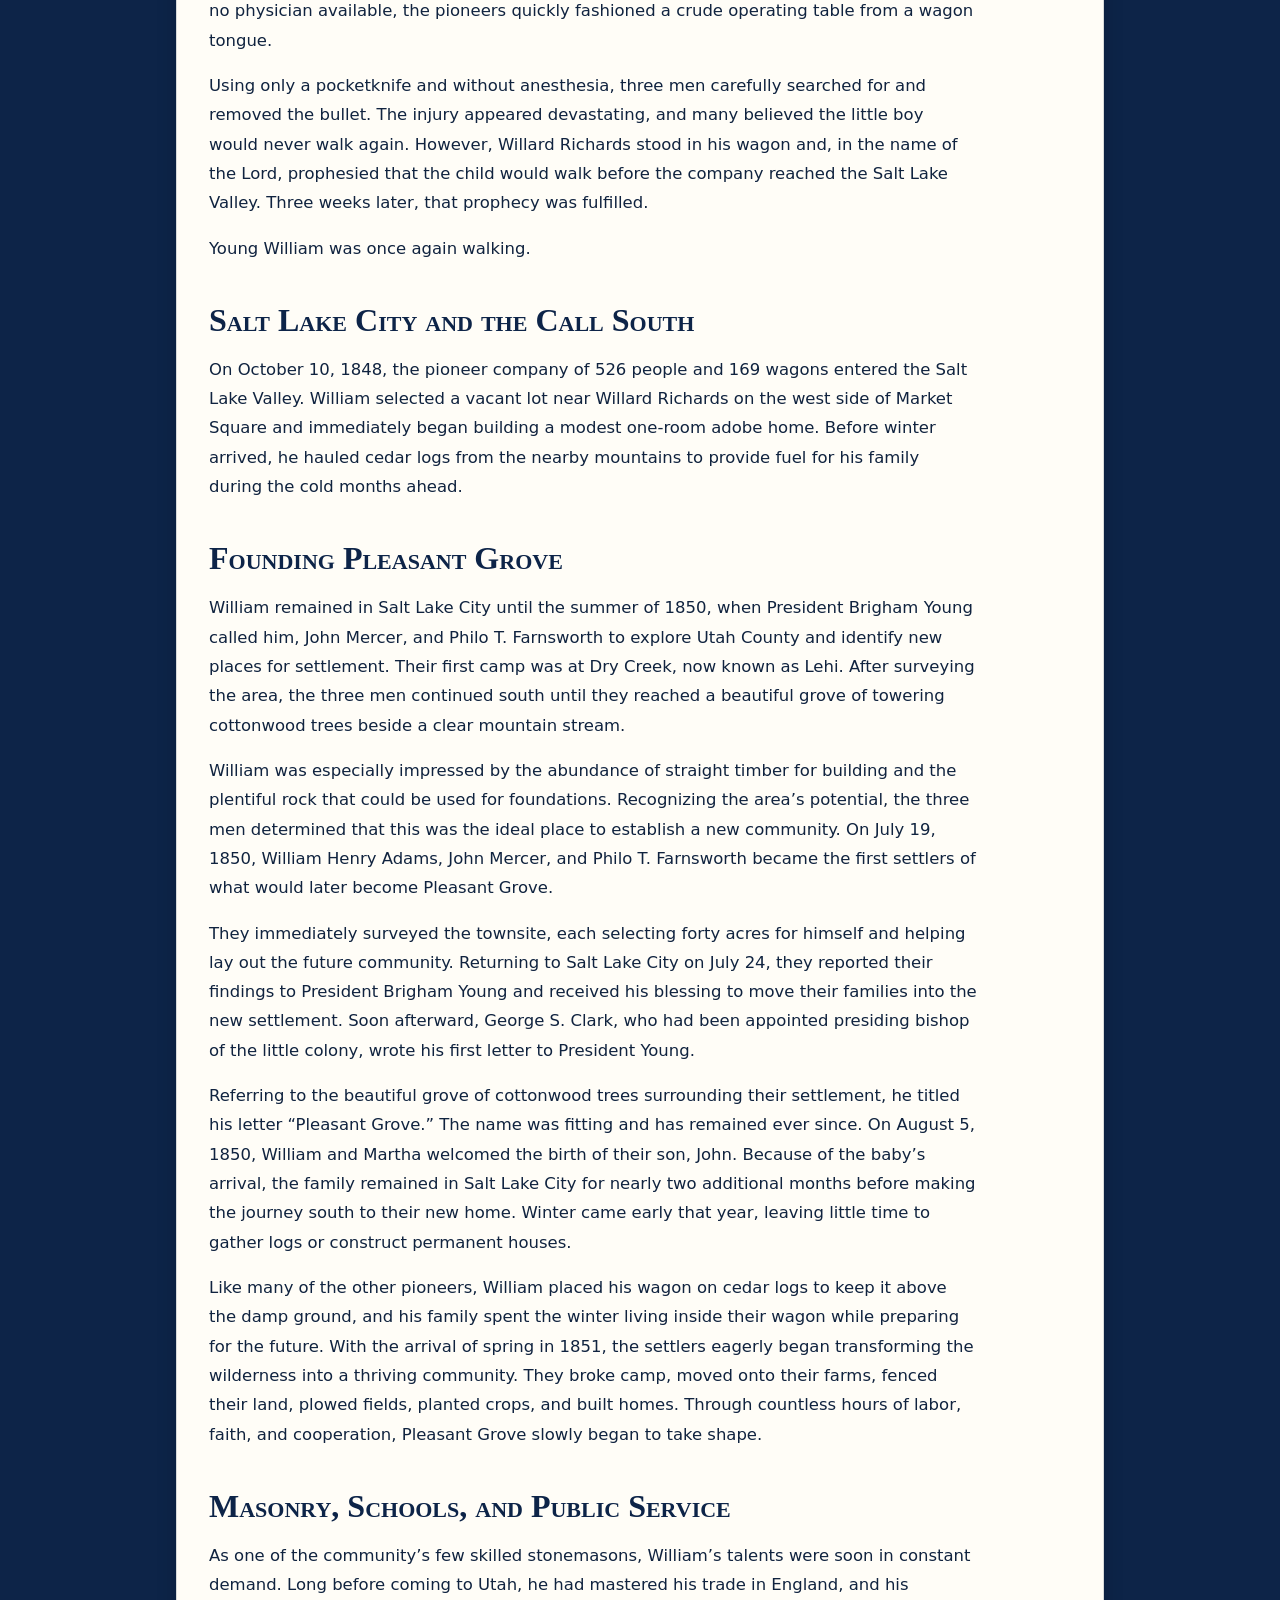
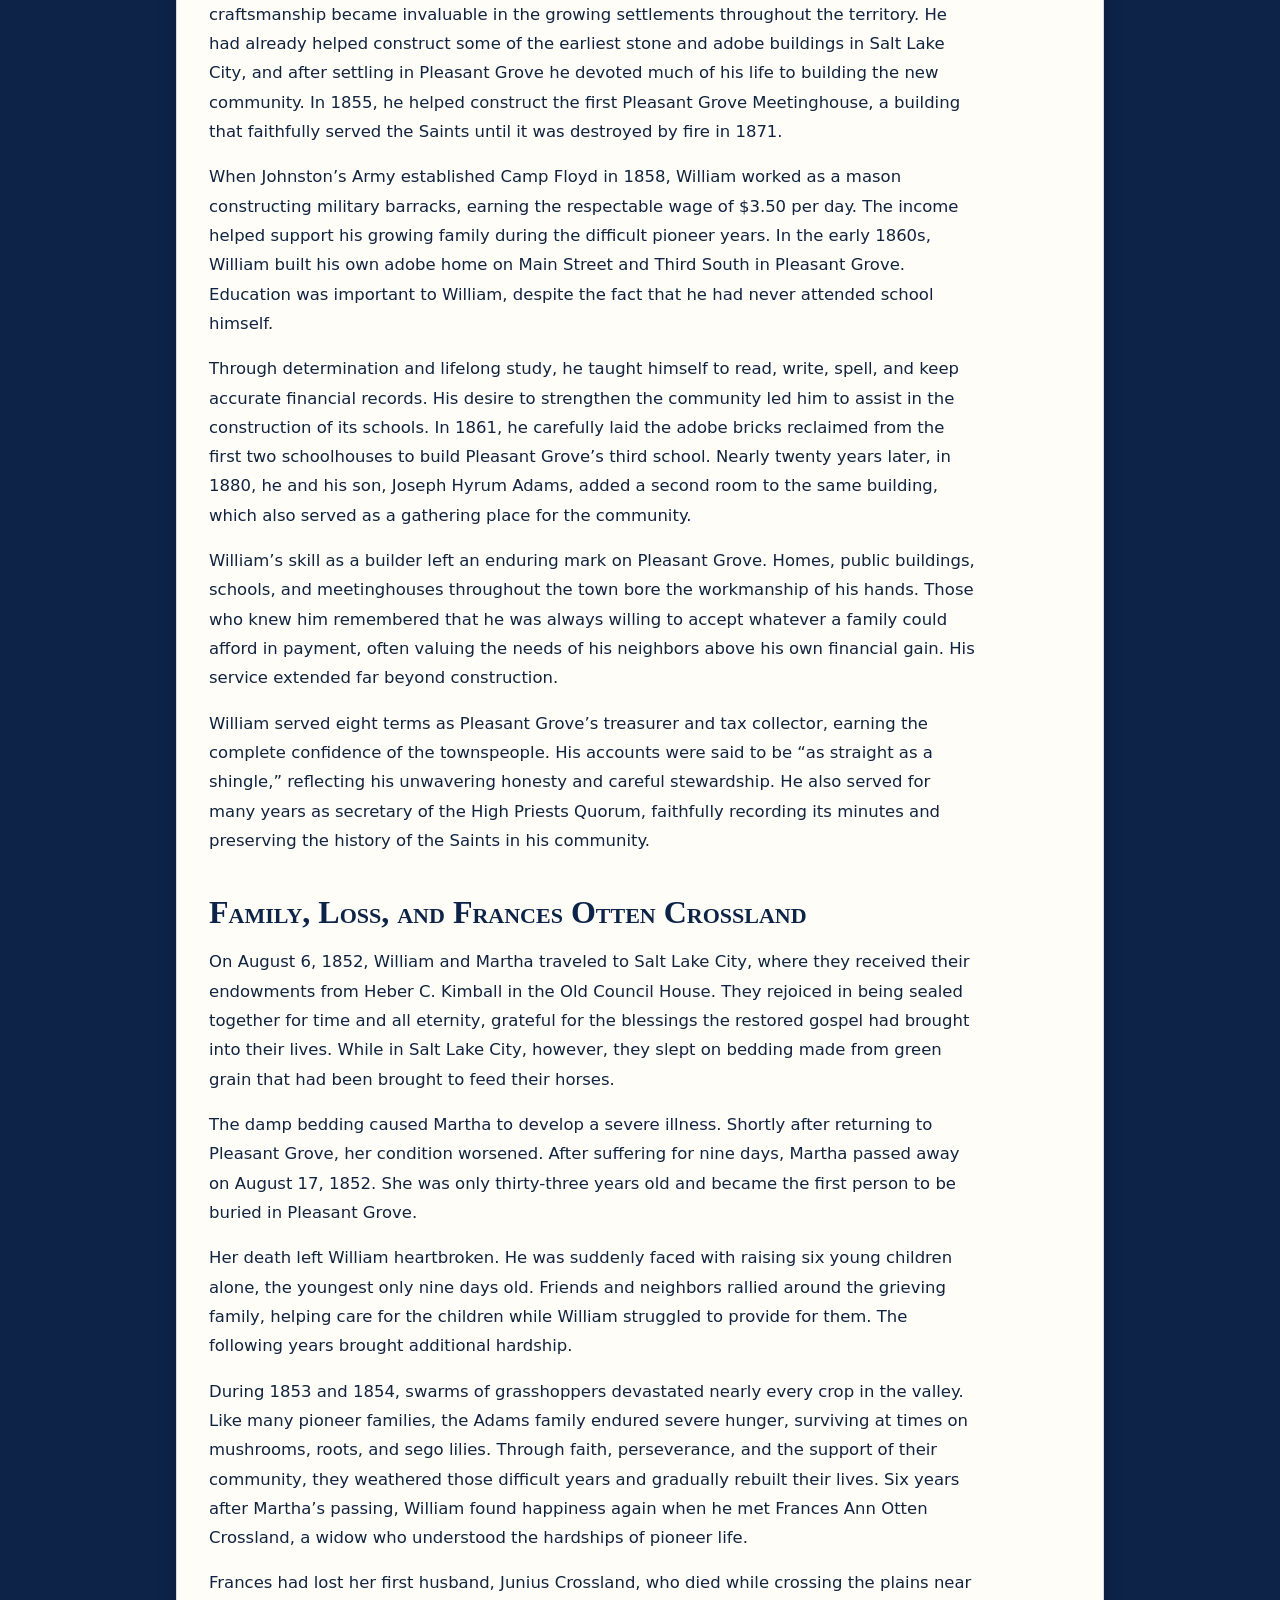
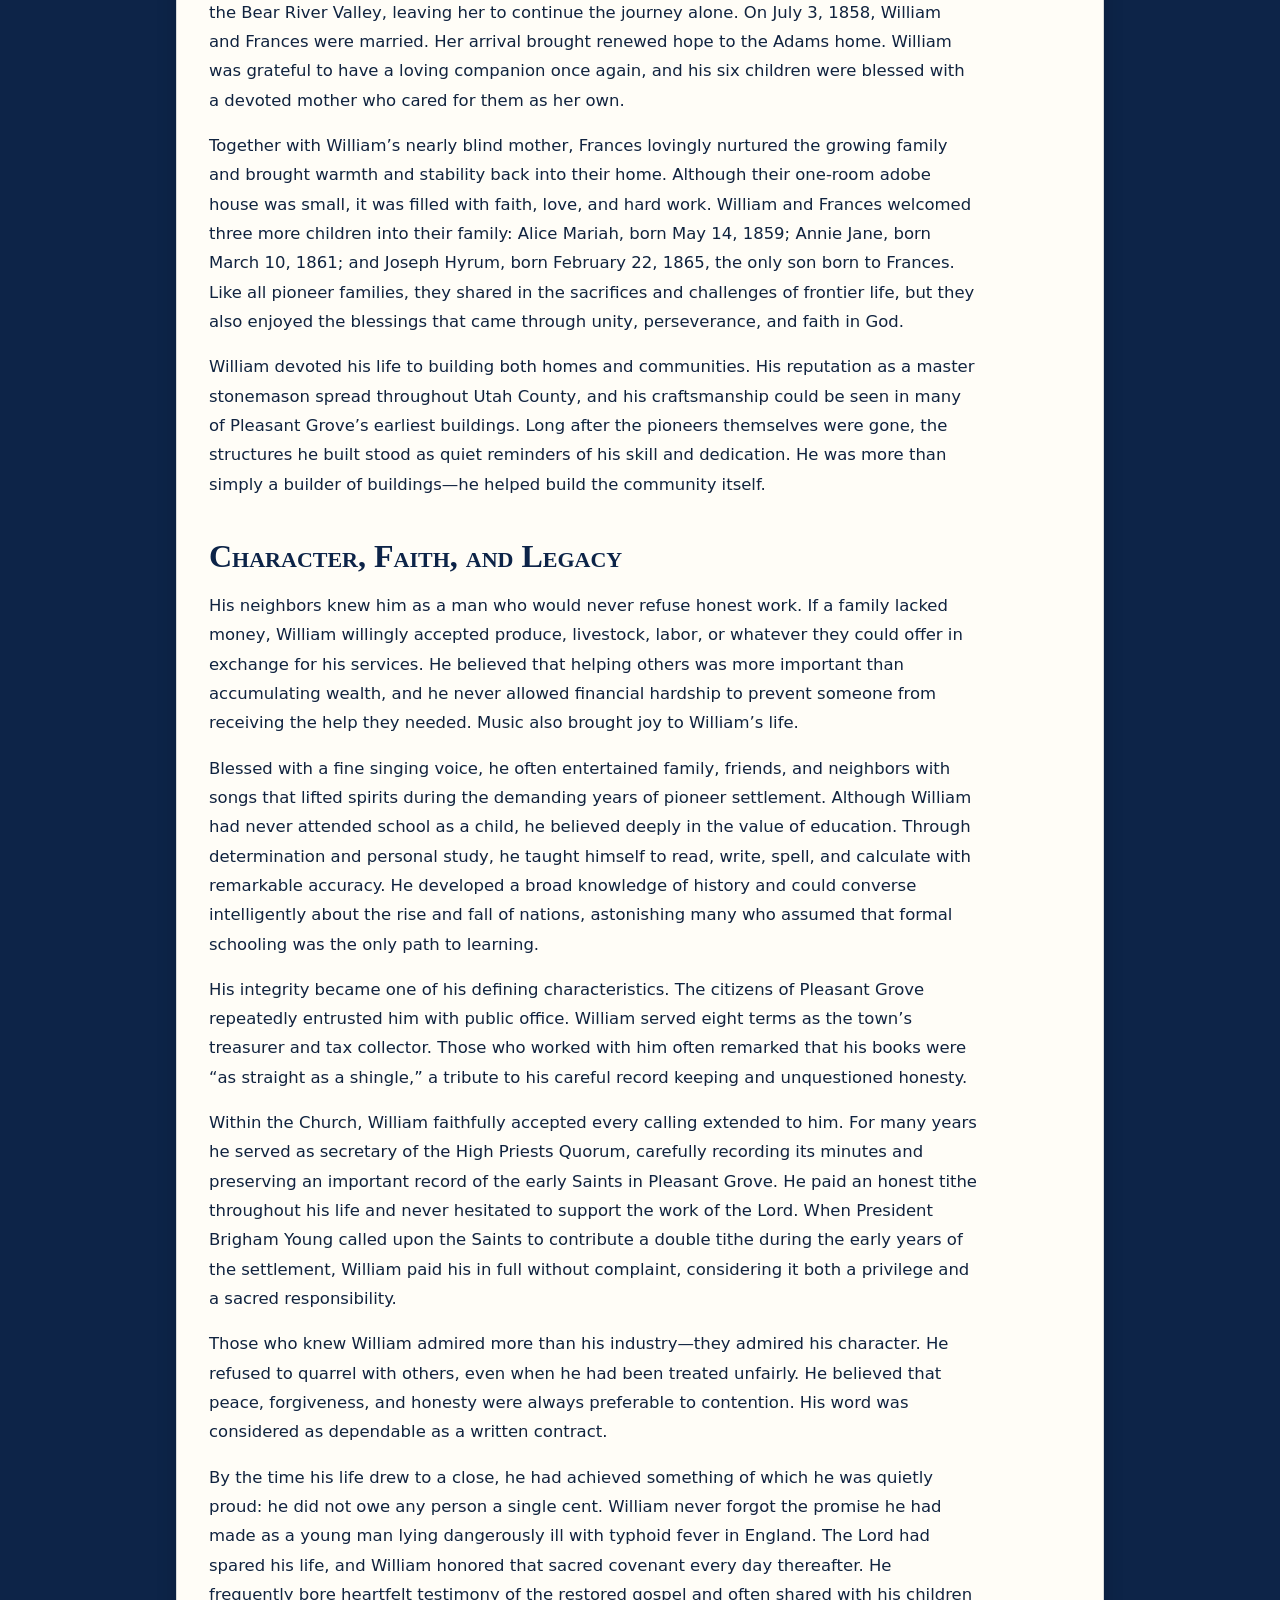
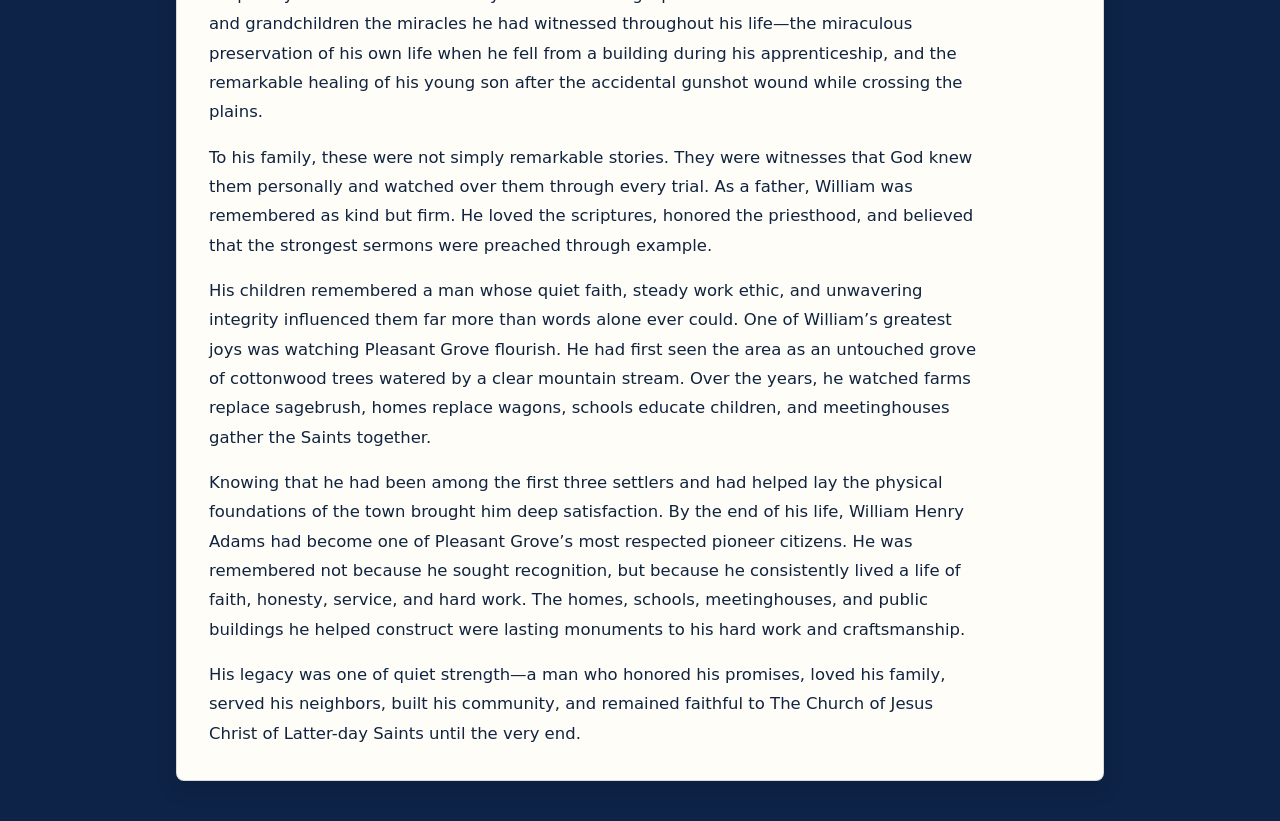
==== commit 0b4bf6f8: "wording modifications" ====
--- a/william-henry-adams.html
+++ b/william-henry-adams.html
@@ -18,7 +18,7 @@
         <main class="page-shell history-page">
           <article class="reader" aria-labelledby="page-title">
             <nav class="top-actions" aria-label="Page links">
-              <a class="back-link" href="https://joeywilkes12.github.io/4AMJ/">&lt;- 4AMJ landing page</a>
+              <a class="back-link" href="https://joeywilkes12.github.io/4AMJ/">&lt;- Home</a>
               <a class="back-link" href="./assets/William%20Henry%20Adams%20Life%20History.pdf">Open original PDF</a>
             </nav>
 
@@ -29,7 +29,7 @@
               <div class="history-title-block">
                 <p class="eyebrow">Adams Family Life History</p>
                 <h1 id="page-title">William Henry Adams Life History</h1>
-                <p class="subtitle">Web text adapted from the embedded text in the original PDF.</p>
+                <!-- <p class="subtitle">Web text adapted from the embedded text in the original PDF.</p> -->
               </div>
             </header>
 
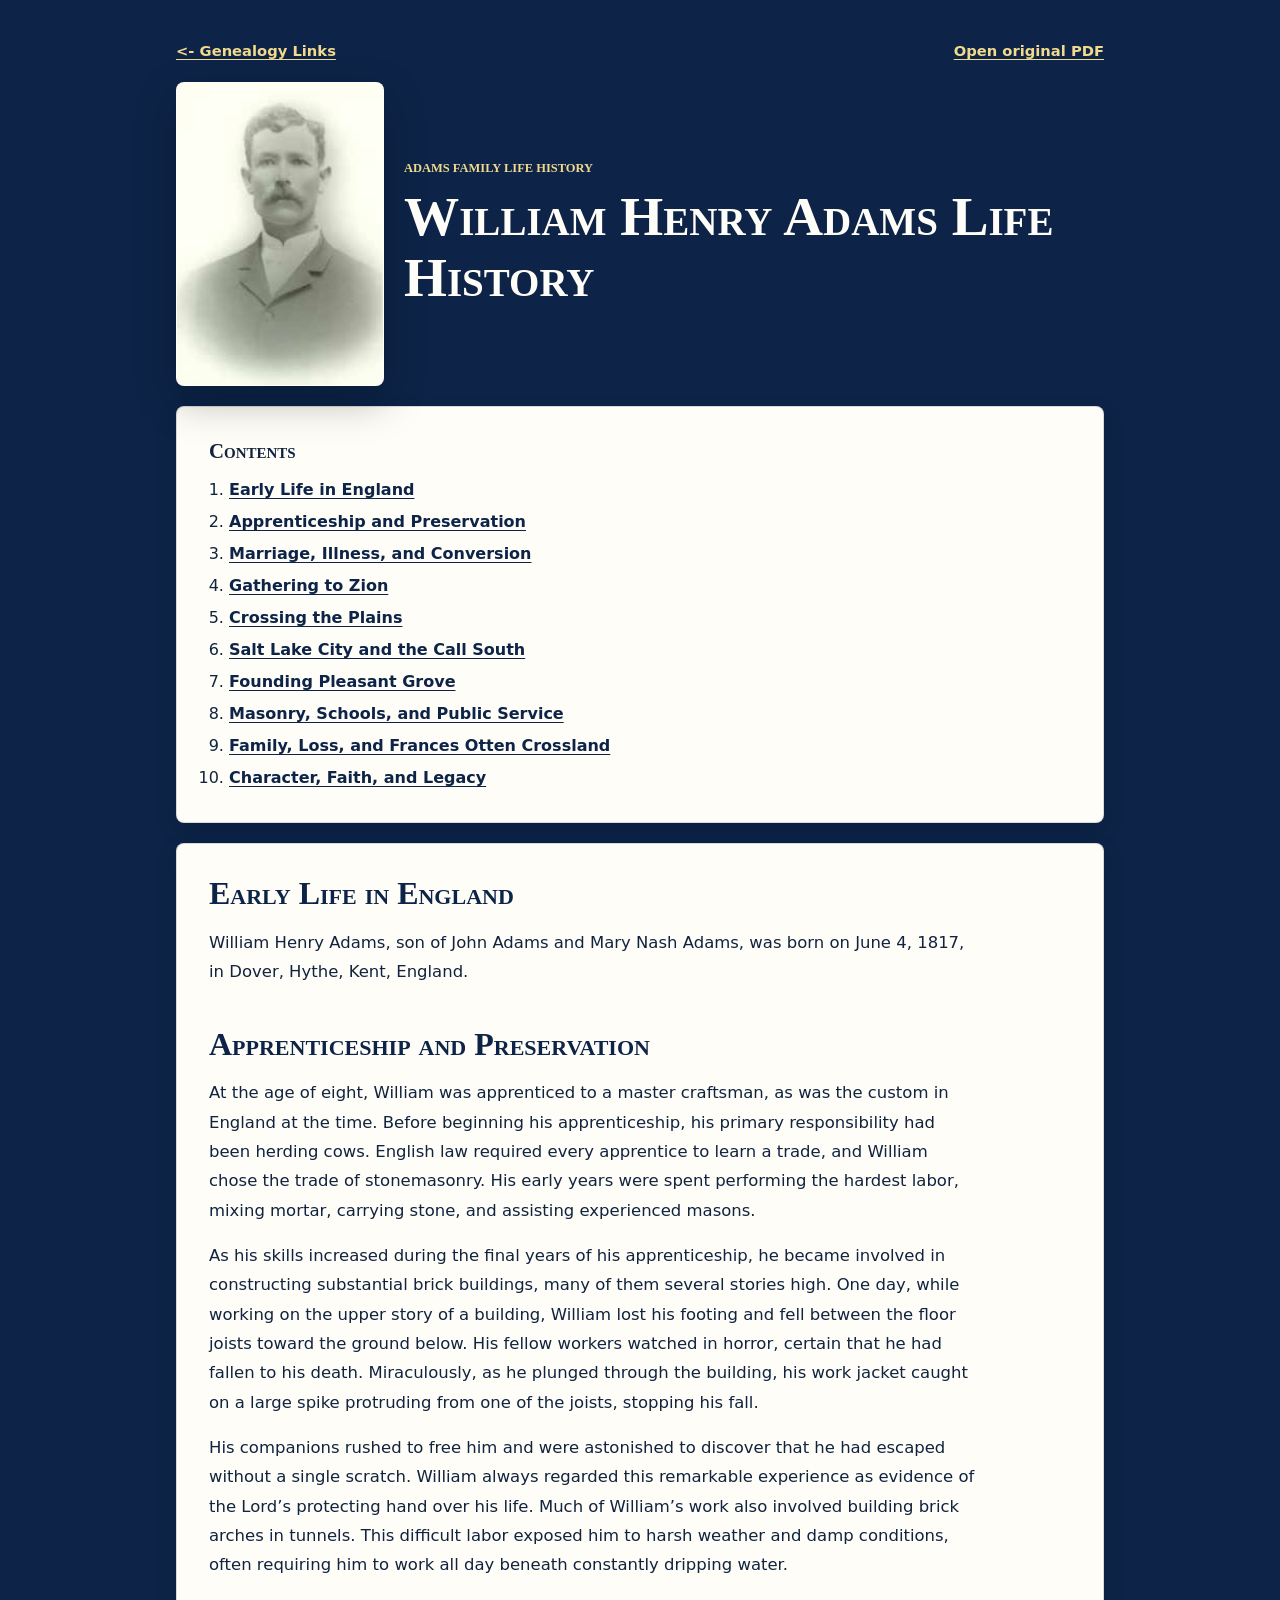
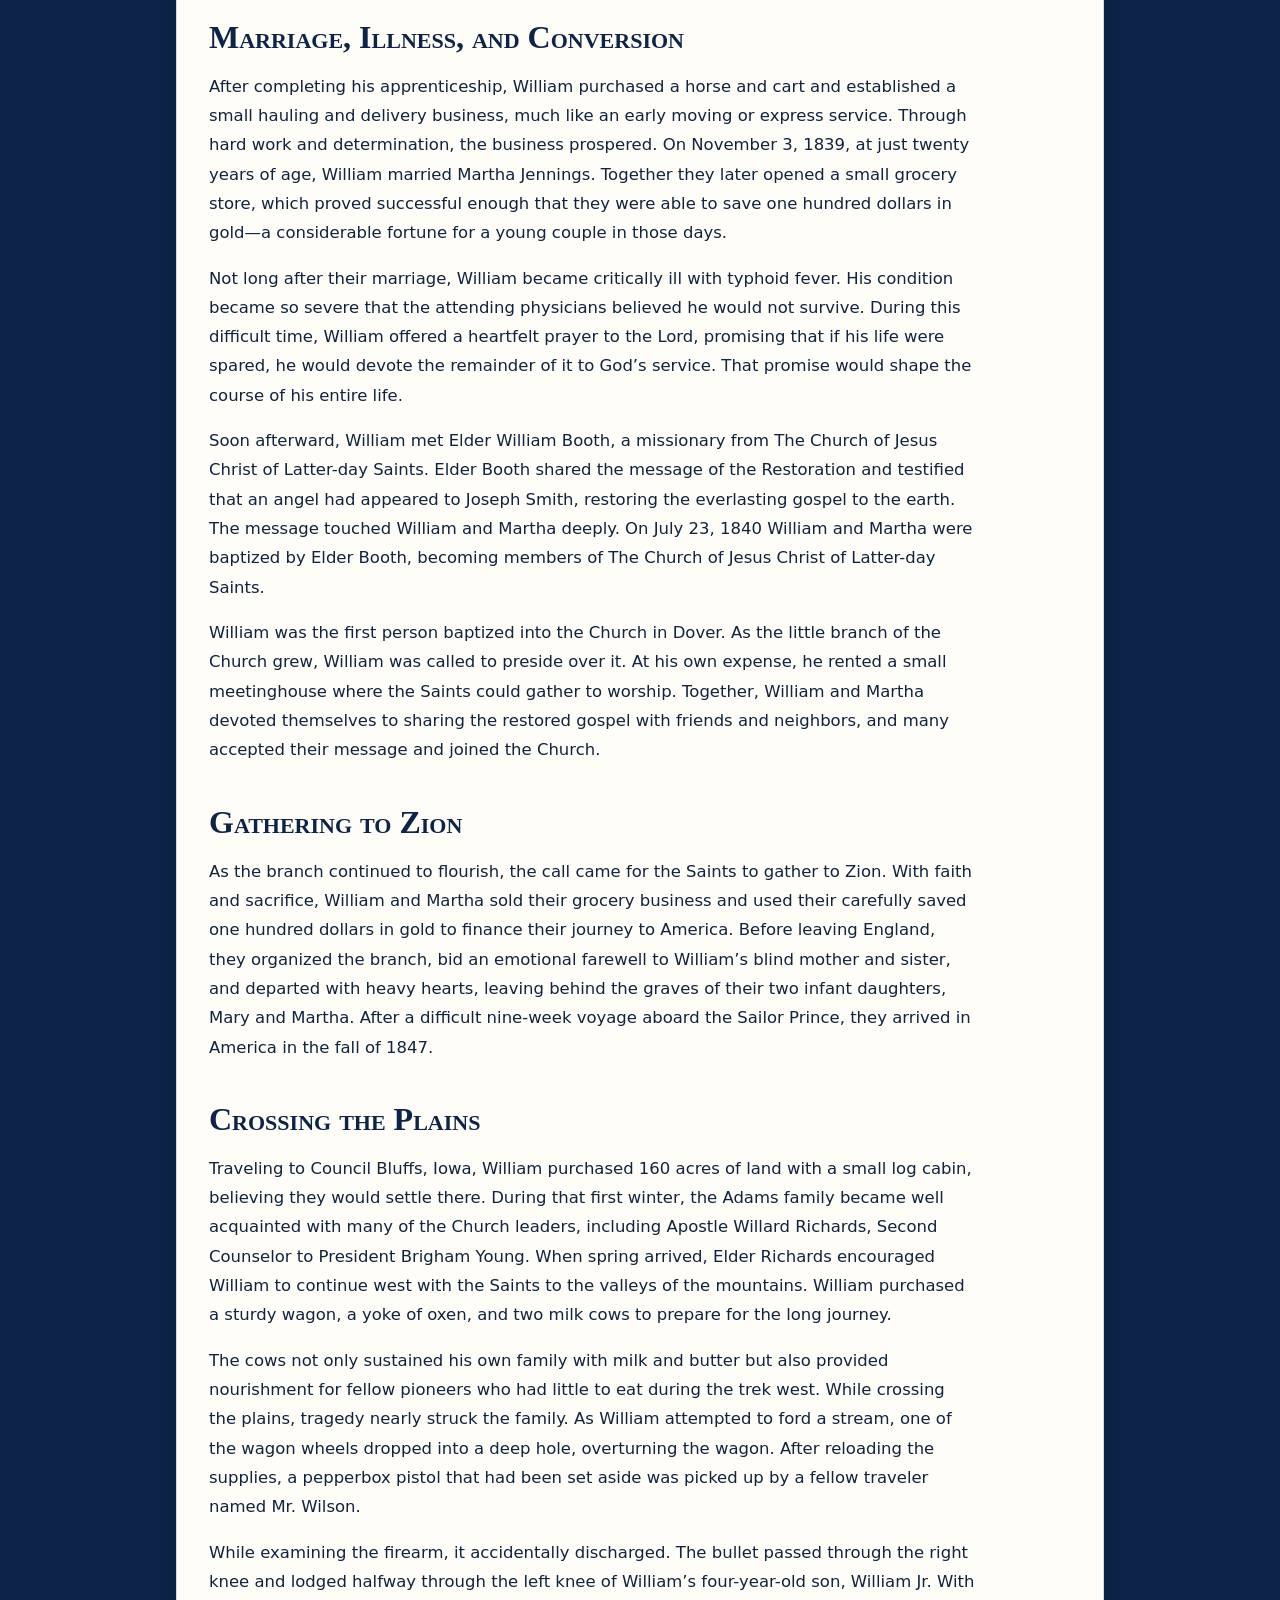
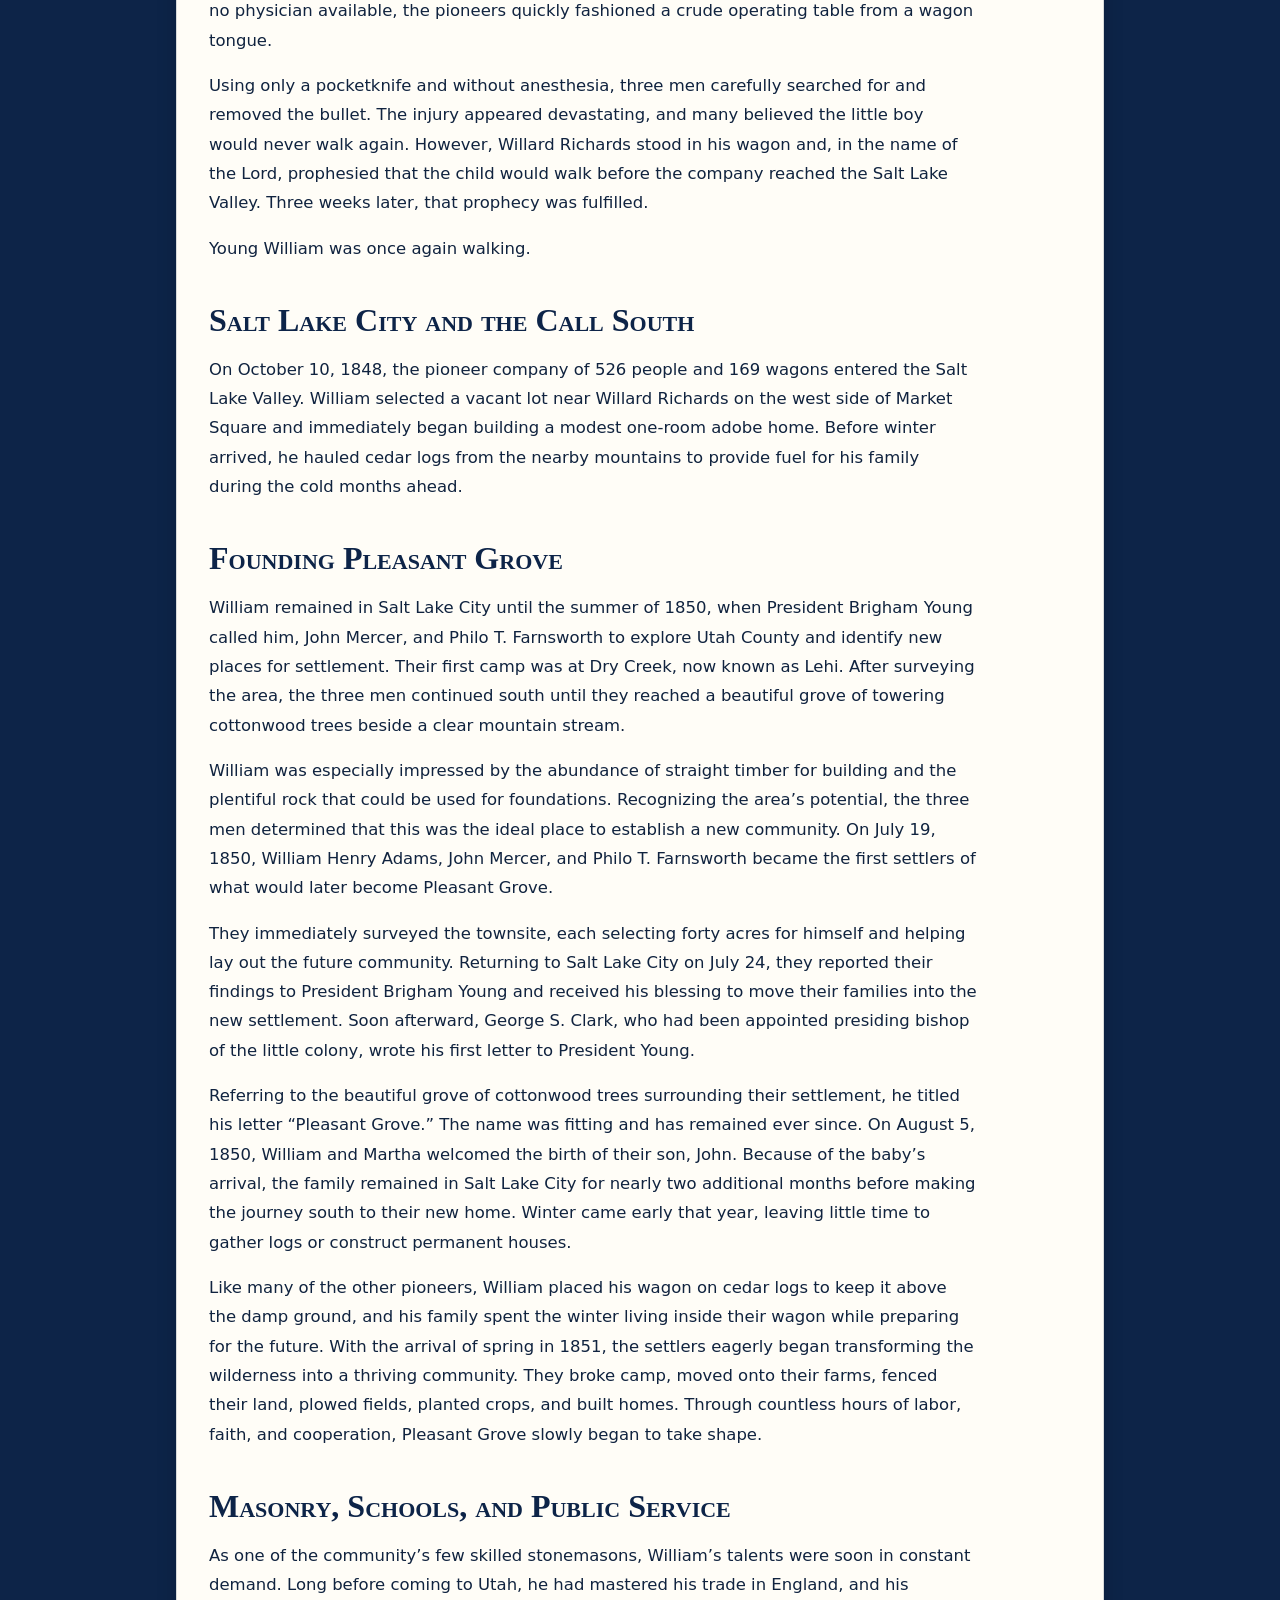
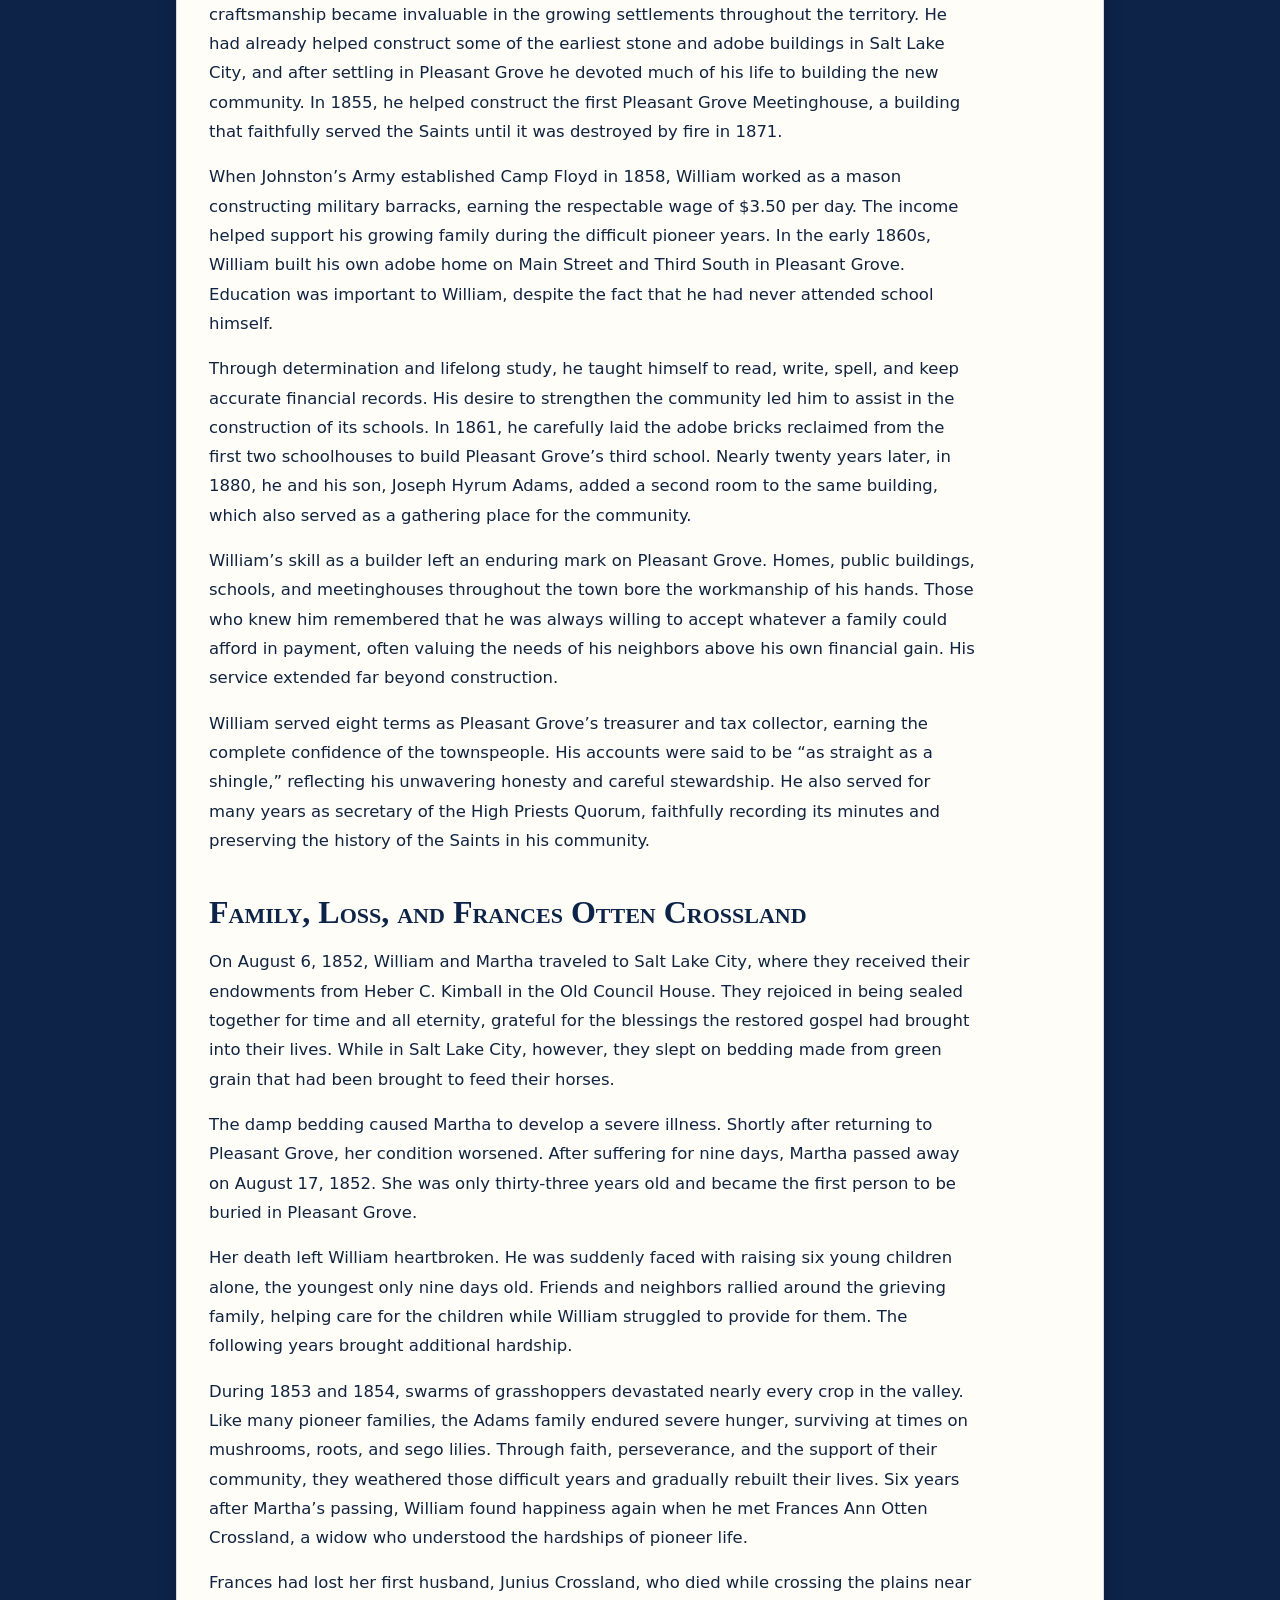
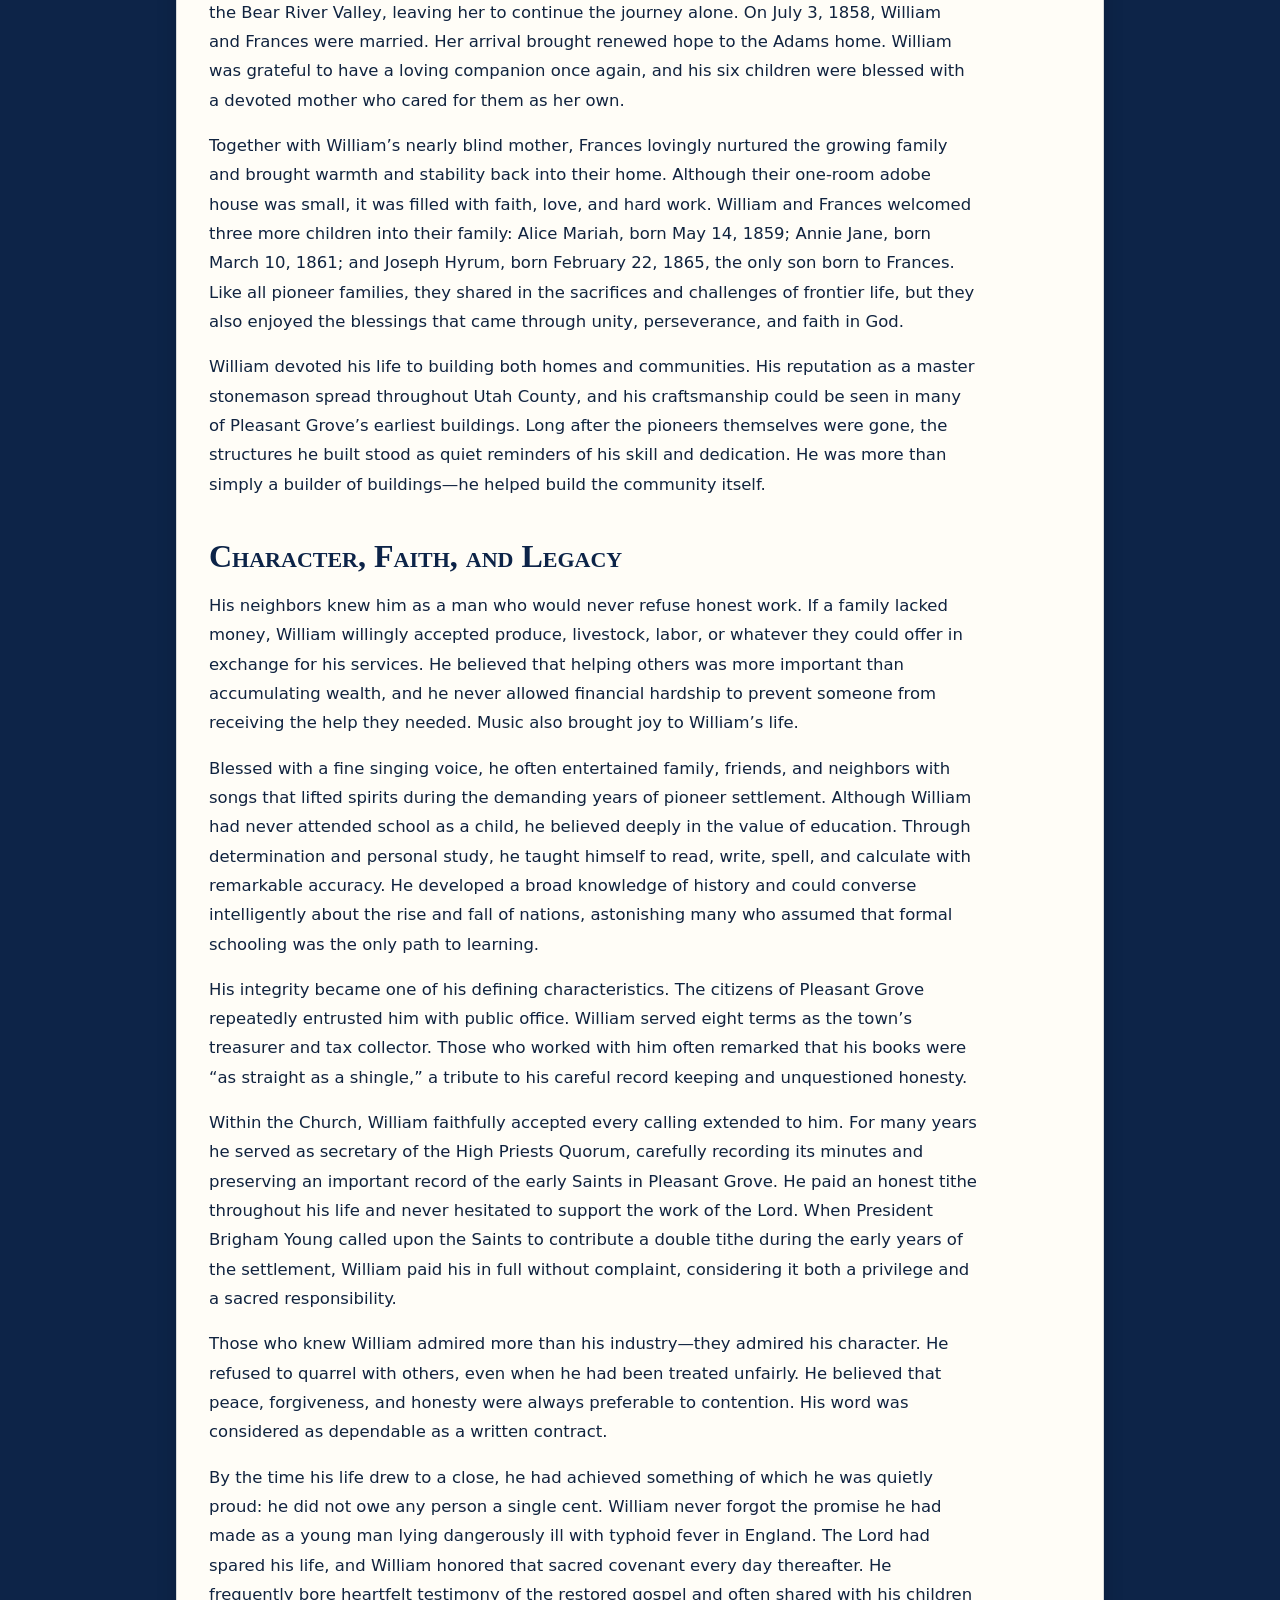
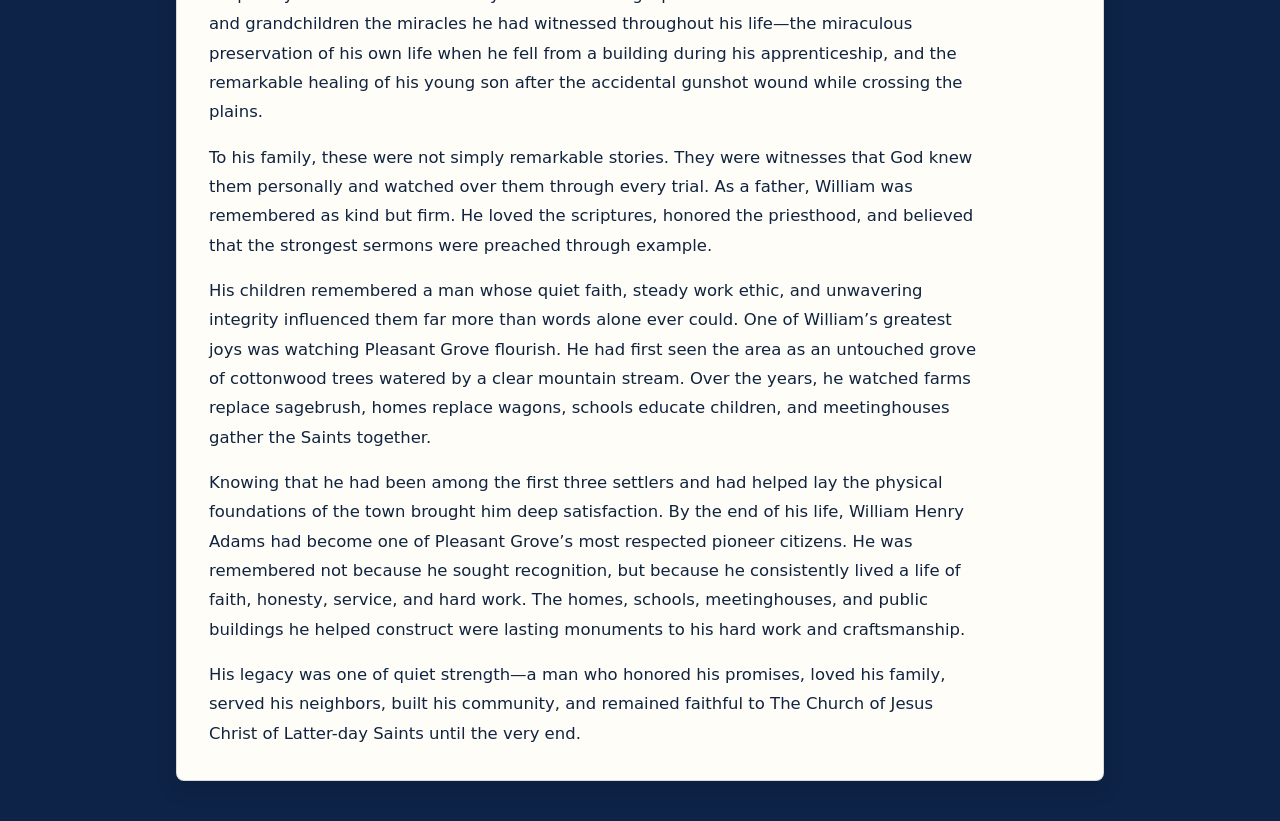
==== commit 9e96972c: "point back to genealogy subpage for more appropriate navigation" ====
--- a/william-henry-adams.html
+++ b/william-henry-adams.html
@@ -18,7 +18,8 @@
         <main class="page-shell history-page">
           <article class="reader" aria-labelledby="page-title">
             <nav class="top-actions" aria-label="Page links">
-              <a class="back-link" href="https://joeywilkes12.github.io/4AMJ/">&lt;- Home</a>
+              <!-- <a class="back-link" href="https://joeywilkes12.github.io/4AMJ/">&lt;- Home</a> -->
+              <a class="back-link" href="https://joeywilkes12.github.io/4amj-landing-page-01/genealogy.html">&lt;- Genealogy Links</a> 
               <a class="back-link" href="./assets/William%20Henry%20Adams%20Life%20History.pdf">Open original PDF</a>
             </nav>
 
